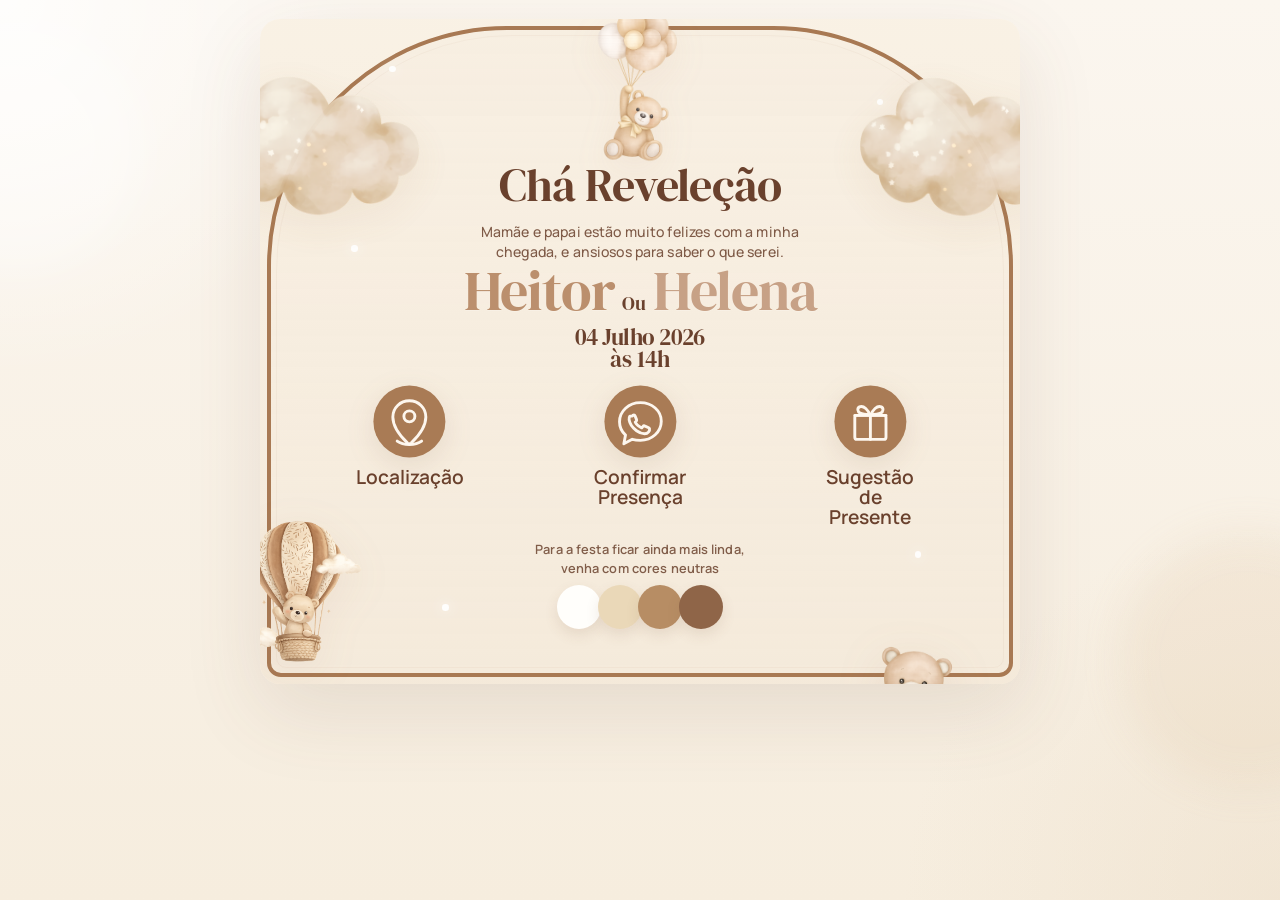
==== index.html @ 509a5c8b "style: sync current invite layout state" ====
<!DOCTYPE html>
<html lang="pt-BR">
  <head>
    <meta charset="UTF-8" />
    <meta name="viewport" content="width=device-width, initial-scale=1.0" />
    <title>Ch&aacute; Revele&ccedil;&atilde;o</title>
    <meta
      name="description"
      content="Convite interativo de chá revelação com localização, confirmação de presença e sugestão de presente."
    />
    <link rel="preconnect" href="https://fonts.googleapis.com" />
    <link rel="preconnect" href="https://fonts.gstatic.com" crossorigin />
    <link
      href="https://fonts.googleapis.com/css2?family=Cormorant+Garamond:wght@600;700&family=DM+Serif+Display:ital@0;1&family=Manrope:wght@400;500;600;700&display=swap"
      rel="stylesheet"
    />
    <link rel="stylesheet" href="./styles.css" />
  </head>
  <body>
    <div class="ambient ambient-left"></div>
    <div class="ambient ambient-right"></div>

    <main class="invite-page">
      <section class="invite-card" id="convite">
        <div class="cover-shell">
          <div class="cover-sparkles" aria-hidden="true">
            <span></span>
            <span></span>
            <span></span>
            <span></span>
            <span></span>
          </div>

          <img
            class="cover-cloud cover-cloud-left cover-cloud-image"
            src="./referencias/nuvem2.png"
            alt=""
            aria-hidden="true"
          />
          <img
            class="cover-cloud cover-cloud-right cover-cloud-image"
            src="./referencias/nuvem2.png"
            alt=""
            aria-hidden="true"
          />

          <div class="cover-arch">
            <div class="cover-balloon-burst" aria-hidden="true">
              <img
                class="cover-balloon-image"
                src="./referencias/ursoBalao.png"
                alt=""
              />
            </div>

            <div class="cover-content">
              <p class="cover-kicker">Ch&aacute; Revele&ccedil;&atilde;o</p>
              <div class="cover-copy-block">
                <p class="cover-copy">
                  Mamãe e papai estão muito felizes com a minha chegada, e
                  ansiosos para saber o que serei.
                </p>
              </div>

              <p class="cover-name-line">
                <span class="cover-name cover-name-left">Heitor</span>
                <span class="cover-name-divider">Ou</span>
                <span class="cover-name cover-name-right">Helena</span>
              </p>

              <div class="cover-event-block">
                <div class="cover-event cover-event-stacked">
                  <strong class="cover-event-date-line" data-event-date>04 Julho 2026</strong>
                  <span class="cover-event-time-line" data-event-time>Às 14:00</span>
                </div>
              </div>

              <div class="cover-actions" aria-label="Acoes principais do convite">
                <button class="cover-action" type="button" data-open-panel="location-panel">
                  <span class="cover-action-icon">
                    <svg
                      class="cover-action-svg"
                      viewBox="0 0 64 64"
                      aria-hidden="true"
                      focusable="false"
                    >
                      <circle class="icon-circle" cx="32" cy="32" r="30" />
                      <path
                        class="icon-stroke"
                        d="M32 14.8c-7.7 0-13.8 5.9-13.8 13.5 0 10.3 11.7 21.2 12.2 21.7.9.8 2.2.8 3.1 0 .5-.5 12.2-11.4 12.2-21.7 0-7.6-6.1-13.5-13.7-13.5Z"
                      />
                      <circle class="icon-stroke" cx="32" cy="27.8" r="4.6" />
                      <path class="icon-stroke" d="M21.8 48.4c2.4 1.8 5.8 2.8 10.2 2.8 4.4 0 7.8-1 10.2-2.8" />
                    </svg>
                  </span>
                  <span class="cover-action-label">Localização</span>
                </button>
                <button class="cover-action" type="button" data-open-panel="rsvp-panel">
                  <span class="cover-action-icon">
                    <svg
                      class="cover-action-svg"
                      viewBox="0 0 64 64"
                      aria-hidden="true"
                      focusable="false"
                    >
                      <circle class="icon-circle" cx="32" cy="32" r="30" />
                      <path
                        class="icon-stroke"
                        d="M32 16.4c-9.7 0-17.4 7.1-17.4 15.9 0 4.4 1.9 8.3 5 11.1l-1.4 7.2 7-3.7c2 .6 4.2.9 6.8.9 9.7 0 17.4-7.1 17.4-15.9S41.7 16.4 32 16.4Z"
                      />
                      <path
                        class="icon-stroke"
                        d="M25.2 27.6c.4-.8 1-.9 1.4-.9.4 0 .7 0 1 .8l1.2 3c.1.3.1.7-.1 1-.3.4-.6.8-1 1.1.4.9 1.3 2 2.4 3 .9.7 2.1 1.5 3 1.8.4-.4.8-1 1.2-1.4.3-.4.7-.5 1.1-.3l3.5 1.6c.4.2.6.4.7.7.1.4 0 1.8-.9 2.9-.8 1-2.1 1.4-3.2 1.4-1.6 0-4.1-.6-6.7-2.5-3.4-2.4-5.7-6-6.2-9.1-.2-1.3 0-2.3.6-3.1Z"
                      />
                    </svg>
                  </span>
                  <span class="cover-action-label">Confirmar Presença</span>
                </button>
                <button class="cover-action" type="button" data-open-panel="gift-panel">
                  <span class="cover-action-icon">
                    <svg
                      class="cover-action-svg"
                      viewBox="0 0 64 64"
                      aria-hidden="true"
                      focusable="false"
                    >
                      <circle class="icon-circle" cx="32" cy="32" r="30" />
                      <rect class="icon-stroke" x="19" y="27" width="26" height="20" rx="1.8" />
                      <path class="icon-stroke" d="M19 27h26" />
                      <path class="icon-stroke" d="M32 27v20" />
                      <path
                        class="icon-stroke"
                        d="M31.8 27c-1.4-4.3-5.4-8.7-8.9-7.1-2 1-1.8 4 .5 5.2 2.2 1.1 5.7 1.2 8.4 1.2Z"
                      />
                      <path
                        class="icon-stroke"
                        d="M32.2 27c1.4-4.3 5.4-8.7 8.9-7.1 2 1 1.8 4-.5 5.2-2.2 1.1-5.7 1.2-8.4 1.2Z"
                      />
                    </svg>
                  </span>
                  <span class="cover-action-label">Sugestão de Presente</span>
                </button>
              </div>

              <p class="cover-note">
                Para a festa ficar ainda mais linda,
                <span>venha com cores neutras</span>
              </p>

              <div class="cover-palette" aria-label="Paleta neutra sugerida">
                <span class="cover-swatch cover-swatch-one"></span>
                <span class="cover-swatch cover-swatch-two"></span>
                <span class="cover-swatch cover-swatch-three"></span>
                <span class="cover-swatch cover-swatch-four"></span>
              </div>

              <div class="cover-bottom" aria-hidden="true">
                <img
                  class="basket-scene basket-scene-image"
                  src="./referencias/ursinho2.png"
                  alt=""
                />

                <img
                  class="big-bear big-bear-image"
                  src="./referencias/urso3.png"
                  alt=""
                />
              </div>
            </div>
          </div>
        </div>
      </section>
    </main>

    <section class="panel-shell" id="location-panel" aria-hidden="true">
      <div class="panel-card">
        <button class="panel-close" type="button" data-close-panel aria-label="Fechar painel">
          x
        </button>
        <p class="panel-kicker">Local do evento</p>
        <h2>Como chegar</h2>
        <p class="panel-copy">
          Abra o ponto exato no mapa e siga direto para o endereço do evento.
        </p>
        <div class="panel-block">
          <strong data-event-location>R. Fortaleza, 63 - Cidade Universitária, Maceió - AL, 57072-313</strong>
        </div>
        <a
          class="panel-link"
          data-map-link
          href="https://maps.google.com"
          target="_blank"
          rel="noreferrer"
          >Abrir no Google Maps</a
        >
        <button class="panel-link panel-link-secondary" id="copy-location-button" type="button">
          Copiar localização
        </button>
        <p class="panel-copy-feedback" id="copy-location-feedback" hidden>
          Localização copiada para compartilhar.
        </p>
      </div>
    </section>

    <section class="panel-shell" id="rsvp-panel" aria-hidden="true">
      <div class="panel-card">
        <button class="panel-close" type="button" data-close-panel aria-label="Fechar painel">
          x
        </button>
        <p class="panel-kicker">Presença</p>
        <h2>Confirme sua presença</h2>
        <form class="rsvp-form" id="rsvp-form">
          <label class="field">
            <span>Seu nome</span>
            <input
              id="guest-name"
              name="guest-name"
              type="text"
              maxlength="60"
              placeholder="Digite seu nome"
              required
            />
          </label>
          <p class="field-error" id="guest-name-error" hidden>
            Este nome não foi encontrado na lista de convidados.
          </p>
          <button class="panel-link panel-link-button" type="submit">
            Confirmar presença
          </button>
        </form>
        <div class="confirmation-panel" id="confirmation-panel" hidden>
          <p class="confirmation-title">Presença confirmada</p>
          <p class="confirmation-copy">
            <span id="confirmed-name"></span>, sua participação foi registrada.
          </p>
          <button class="vote-entry" type="button" data-open-panel="vote-panel">
            Fazer meu palpite: menino ou menina
          </button>
        </div>
      </div>
    </section>

    <section class="panel-shell" id="gift-panel" aria-hidden="true">
      <div class="panel-card">
        <button class="panel-close" type="button" data-close-panel aria-label="Fechar painel">
          x
        </button>
        <p class="panel-kicker">Presentes</p>
        <h2>Dois itens que ajudam bastante</h2>
        <p class="panel-copy">
          Se desejar presentear, você pode escolher qualquer uma dessas opções.
        </p>

        <div class="gift-grid">
          <article class="gift-card">
            <div class="gift-visual">
              <img
                class="gift-image is-visible"
                src="./referencias/fralda1.jpeg"
                alt="Sugestão de fralda marca 1"
              />
              <img
                class="gift-image"
                src="./referencias/fralda2.jpeg"
                alt="Sugestão de fralda marca 2"
              />
              <div class="gift-shimmer"></div>
            </div>
            <div class="gift-content">
              <p class="gift-title">Fralda</p>
              <p class="gift-description">Tamanho P ou M.</p>
            </div>
          </article>

          <article class="gift-card">
            <div class="gift-visual">
              <img
                class="gift-image is-visible"
                src="./referencias/lenco1.jpeg"
                alt="Sugestão de lenço umedecido marca 1"
              />
              <img
                class="gift-image"
                src="./referencias/lenco2.jpeg"
                alt="Sugestão de lenço umedecido marca 2"
              />
              <div class="gift-shimmer"></div>
            </div>
            <div class="gift-content">
              <p class="gift-title">Lenço umedecido</p>
              <p class="gift-description">Qualquer uma das opções mostradas será bem-vinda.</p>
            </div>
          </article>
        </div>
      </div>
    </section>

    <section class="panel-shell" id="vote-panel" aria-hidden="true">
      <div class="panel-card panel-card-vote">
        <button class="panel-close" type="button" data-close-panel aria-label="Fechar painel">
          x
        </button>
        <p class="panel-kicker">Palpite</p>
        <h2>Deixe seu palpite</h2>
        <p class="panel-copy">
          Helena ou Heitor? Toque no nome para votar.
        </p>

        <div class="vote-lock" id="vote-lock">
          <p class="vote-lock-title">Aguardando confirmação</p>
          <p class="vote-lock-copy">Confirme sua presença para liberar esta etapa.</p>
        </div>
        <p class="field-error" id="vote-status-message" hidden></p>

        <div class="vote-panel is-locked" id="vote-panel-content" aria-disabled="true">
          <div class="vote-history">
            <p class="vote-history-title">Últimos palpites</p>
            <div class="vote-tags" id="vote-tags"></div>
          </div>

          <div class="vote-options is-disabled" id="vote-options">
            <button class="vote-option vote-option-girl" type="button" data-vote="menina">
              <span class="vote-option-aura"></span>
              <span class="vote-option-badge">Menina</span>
              <span class="vote-title">Helena</span>
              <span class="vote-subtitle">Toque aqui se você acha que é menina</span>
            </button>
            <button class="vote-option vote-option-boy" type="button" data-vote="menino">
              <span class="vote-option-aura"></span>
              <span class="vote-option-badge">Menino</span>
              <span class="vote-title">Heitor</span>
              <span class="vote-subtitle">Toque aqui se você acha que é menino</span>
            </button>
          </div>

          <div class="vote-stage" id="vote-stage">
            <div class="vote-stage-wash vote-stage-wash-girl"></div>
            <div class="vote-stage-wash vote-stage-wash-boy"></div>
            <div class="vote-energy vote-energy-girl"></div>
            <div class="vote-energy vote-energy-boy"></div>
            <div class="vote-name-sparks" id="vote-name-sparks" aria-hidden="true"></div>
            <div class="vote-particles" aria-hidden="true">
              <span></span>
              <span></span>
              <span></span>
              <span></span>
              <span></span>
              <span></span>
              <span></span>
              <span></span>
              <span></span>
              <span></span>
              <span></span>
              <span></span>
            </div>
            <div class="vote-core">
              <p class="vote-core-label">Palpites registrados nesta experiência</p>
              <div class="vote-orb-shell" aria-hidden="true">
                <div class="vote-orb vote-orb-main"></div>
                <div class="vote-orb vote-orb-side vote-orb-side-left"></div>
                <div class="vote-orb vote-orb-side vote-orb-side-right"></div>
              </div>
              <div class="vote-score">
                <div class="vote-score-card vote-score-card-girl">
                  <span>Helena</span>
                  <strong id="girl-count">0</strong>
                  <div class="vote-meter">
                    <span class="vote-meter-fill vote-meter-fill-girl" id="girl-meter-fill"></span>
                  </div>
                </div>
                <div class="vote-score-card vote-score-card-boy">
                  <span>Heitor</span>
                  <strong id="boy-count">0</strong>
                  <div class="vote-meter">
                    <span class="vote-meter-fill vote-meter-fill-boy" id="boy-meter-fill"></span>
                  </div>
                </div>
              </div>
              <p class="vote-selected" id="vote-selected">
                Escolha um lado para animar o placar.
              </p>
            </div>
          </div>
        </div>
      </div>
    </section>

    <script src="./config.js"></script>
    <script src="./script.js"></script>
  </body>
</html>
---- styles.css ----
:root {
  --cream-50: #fffaf4;
  --cream-100: #f7efe2;
  --cream-200: #ecdcc4;
  --sand-300: #dcc09c;
  --caramel-400: #b5855d;
  --brown-500: #94684b;
  --brown-700: #6a412d;
  --rose-500: #d88baa;
  --blue-500: #84add7;
  --shadow-soft: 0 28px 80px rgba(110, 76, 54, 0.12);
  --shadow-card: 0 14px 36px rgba(123, 82, 55, 0.14);
  --font-display: "DM Serif Display", serif;
  --font-ui: "Manrope", sans-serif;
}

* {
  box-sizing: border-box;
}

html,
body {
  margin: 0;
  min-height: 100%;
}

body {
  font-family: var(--font-ui);
  color: var(--brown-700);
  background:
    radial-gradient(circle at top left, rgba(255, 255, 255, 0.82), transparent 24%),
    radial-gradient(circle at bottom right, rgba(235, 220, 199, 0.46), transparent 24%),
    linear-gradient(180deg, #fbf6ef 0%, #f6edde 100%);
  overflow-x: hidden;
}

button,
input,
a {
  font: inherit;
}

img {
  display: block;
  width: 100%;
}

.ambient {
  position: fixed;
  width: 16rem;
  height: 16rem;
  border-radius: 50%;
  filter: blur(20px);
  opacity: 0.42;
  pointer-events: none;
}

.ambient-left {
  top: 1rem;
  left: -7rem;
  background: rgba(255, 255, 255, 0.8);
}

.ambient-right {
  right: -6rem;
  bottom: 7rem;
  background: rgba(220, 192, 156, 0.38);
}

.invite-page {
  width: min(calc(100% - 1rem), 560px);
  margin: 0 auto;
  padding: 0.45rem 0 0.8rem;
}

.cover-shell {
  position: relative;
  overflow: hidden;
  border-radius: 20px;
  background: linear-gradient(180deg, rgba(249, 241, 228, 0.98), rgba(244, 233, 217, 0.98));
  box-shadow: var(--shadow-soft);
}

.cover-sparkles span {
  position: absolute;
  z-index: 1;
  width: 0.4rem;
  height: 0.4rem;
  border-radius: 50%;
  background: rgba(255, 255, 255, 0.92);
  box-shadow: 0 0 14px rgba(255, 255, 255, 0.9);
  animation: twinkle 3.2s ease-in-out infinite;
}

.cover-sparkles span:nth-child(1) {
  top: 7%;
  left: 17%;
}

.cover-sparkles span:nth-child(2) {
  top: 12%;
  right: 18%;
  animation-delay: -0.8s;
}

.cover-sparkles span:nth-child(3) {
  top: 34%;
  left: 12%;
  animation-delay: -1.6s;
}

.cover-sparkles span:nth-child(4) {
  bottom: 19%;
  right: 13%;
  animation-delay: -2.1s;
}

.cover-sparkles span:nth-child(5) {
  bottom: 11%;
  left: 24%;
  animation-delay: -1.1s;
}

.cover-cloud {
  position: absolute;
  z-index: 1;
  width: clamp(11.6rem, 40vw, 15.2rem);
  height: auto;
  opacity: 0.98;
}

.cover-cloud-image {
  object-fit: contain;
  filter: drop-shadow(0 12px 20px rgba(181, 133, 93, 0.1));
}

.cover-cloud-left {
  top: -0.15rem;
  left: -4rem;
}

.cover-cloud-right {
  top: -0.1rem;
  right: -4rem;
  animation-delay: -3.5s;
}

.cover-arch {
  position: relative;
  z-index: 0;
  margin: 0.42rem;
  padding: 2.95rem 1.05rem 0.8rem;
  border: 4px solid #a87953;
  border-radius: 240px 240px 14px 14px;
  min-height: auto;
  background: linear-gradient(180deg, rgba(247, 238, 225, 0.72), rgba(245, 235, 220, 0.56));
}

.cover-arch::before {
  content: "";
  position: absolute;
  inset: 0.3rem;
  border-radius: 236px 236px 10px 10px;
  border: 1px solid rgba(168, 121, 83, 0.06);
  pointer-events: none;
  z-index: 1;
}

.cover-arch::after {
  content: none;
}

.cover-balloon-burst {
  position: absolute;
  top: -1.6rem;
  left: 50%;
  width: clamp(5.8rem, 21vw, 7.1rem);
  height: auto;
  transform: translateX(-50%) scale(0.96);
  transform-origin: center top;
}

.cover-balloon-image {
  display: block;
  width: 100%;
  height: auto;
  object-fit: contain;
  filter: drop-shadow(0 12px 18px rgba(181, 133, 93, 0.08));
}

.mini-bear,
.big-bear {
  position: absolute;
}

.mini-bear-head,
.mini-bear-body,
.mini-bear-arm,
.mini-bear-leg,
.big-bear-head,
.big-bear-body,
.big-bear-arm,
.big-bear-leg,
.big-bear-feet {
  position: absolute;
  background:
    radial-gradient(circle at 40% 30%, rgba(248, 231, 210, 0.92), rgba(242, 220, 192, 0.92) 45%, rgba(214, 171, 125, 0.96)),
    linear-gradient(180deg, #f2dcc0 0%, #d6ab7d 100%);
  box-shadow:
    inset 0 -8px 10px rgba(134, 96, 62, 0.12),
    inset 0 6px 8px rgba(255, 255, 255, 0.18);
}

.mini-bear-head::before,
.mini-bear-head::after,
.big-bear-head::before,
.big-bear-head::after {
  content: "";
  position: absolute;
  border-radius: 50%;
  background: inherit;
}

.mini-bear-hanging {
  width: clamp(2.25rem, 8vw, 2.8rem);
  height: clamp(3.9rem, 13.5vw, 4.8rem);
  left: 50%;
  bottom: -0.55rem;
  transform: translateX(-50%) rotate(7deg);
}

.mini-bear-basket {
  width: 2.1rem;
  height: 2.7rem;
  left: 0.9rem;
  bottom: 0.45rem;
}

.mini-bear-head {
  width: 1.4rem;
  height: 1.3rem;
  border-radius: 50%;
  left: 50%;
  top: 0;
  transform: translateX(-50%);
}

.mini-bear-head::before,
.mini-bear-head::after {
  width: 0.6rem;
  height: 0.6rem;
  top: -0.08rem;
}

.mini-bear-head::before {
  left: -0.1rem;
}

.mini-bear-head::after {
  right: -0.1rem;
}

.mini-bear-body {
  width: 1.5rem;
  height: 1.9rem;
  border-radius: 46%;
  left: 50%;
  top: 1rem;
  transform: translateX(-50%);
}

.mini-bear-arm {
  width: 0.46rem;
  height: 1.3rem;
  border-radius: 999px;
  top: 1.05rem;
}

.mini-bear-arm-left {
  left: 0.28rem;
  transform: rotate(24deg);
}

.mini-bear-arm-right {
  right: 0.28rem;
  transform: rotate(-18deg);
}

.mini-bear-leg {
  width: 0.5rem;
  height: 1.2rem;
  border-radius: 999px;
  top: 2.45rem;
}

.mini-bear-leg-left {
  left: 0.72rem;
  transform: rotate(18deg);
}

.mini-bear-leg-right {
  right: 0.72rem;
  transform: rotate(-14deg);
}

.mini-bear-face,
.big-bear-face {
  position: absolute;
  border-radius: 999px;
  background: rgba(255, 246, 236, 0.92);
}

.mini-bear-face {
  width: 0.64rem;
  height: 0.46rem;
  left: 50%;
  top: 0.7rem;
  transform: translateX(-50%);
}

.mini-bear-face::before,
.mini-bear-face::after,
.big-bear-face::before,
.big-bear-face::after {
  content: "";
  position: absolute;
  border-radius: 50%;
}

.mini-bear-face::before {
  width: 0.13rem;
  height: 0.13rem;
  background: #5b3928;
  left: 50%;
  top: 46%;
  transform: translate(-50%, -50%);
}

.mini-bear-face::after {
  width: 0.3rem;
  height: 0.14rem;
  left: 50%;
  bottom: 0.06rem;
  transform: translateX(-50%);
  border-bottom: 1px solid #5b3928;
}

.mini-bear-face-hanging {
  top: 0.68rem;
}

.cover-content {
  position: relative;
  z-index: 2;
  display: flex;
  flex-direction: column;
  min-height: auto;
  padding-top: 5.65rem;
  text-align: center;
}

.cover-kicker,
.panel-kicker,
h1,
h2 {
  margin: 0;
  font-family: var(--font-display);
  color: var(--brown-700);
}

.cover-kicker {
  font-family: var(--font-display);
  font-size: clamp(2.12rem, 7.2vw, 2.9rem);
  font-weight: 400;
  letter-spacing: -0.018em;
  line-height: 0.94;
  text-wrap: balance;
}

.cover-copy-block {
  display: grid;
  gap: 0.28rem;
  margin-top: 0.9rem;
}

h1 {
  margin-top: 0.45rem;
  font-size: clamp(3.2rem, 11.7vw, 4.7rem);
  line-height: 0.94;
  letter-spacing: -0.015em;
}

h2 {
  font-size: clamp(2.2rem, 8vw, 3rem);
  line-height: 0.98;
}

.cover-copy,
.panel-copy,
.gift-description,
.confirmation-copy,
.vote-selected,
.vote-lock-copy {
  line-height: 1.62;
  color: rgba(106, 65, 45, 0.86);
}

.panel-helper {
  margin: 0.7rem 0 0;
  font-size: 0.92rem;
  line-height: 1.5;
  color: rgba(106, 65, 45, 0.7);
}

.panel-helper.is-online {
  color: rgba(76, 118, 74, 0.86);
}

.panel-helper.is-highlight {
  color: rgba(106, 65, 45, 0.86);
  font-weight: 600;
}

.cover-copy {
  max-width: 18rem;
  margin: 0 auto;
  font-family: var(--font-ui);
  font-size: 0.88rem;
  line-height: 1.38;
  font-weight: 500;
  letter-spacing: 0.01em;
}

.cover-bridge {
  margin: 0;
  font-family: var(--font-ui);
  font-size: 0.72rem;
  font-weight: 700;
  letter-spacing: 0.1em;
  text-transform: uppercase;
  color: var(--brown-700);
  text-wrap: balance;
  line-height: 1.34;
}

.cover-name-line {
  display: flex;
  justify-content: center;
  align-items: baseline;
  gap: 0.46rem;
  margin: 0.26rem 0 0;
  flex-wrap: nowrap;
  text-wrap: balance;
}

.cover-name {
  font-family: var(--font-display);
  font-size: clamp(2.72rem, 9.4vw, 3.52rem);
  line-height: 0.92;
  font-weight: 400;
  letter-spacing: -0.02em;
  text-shadow: 0 1px 0 rgba(255, 255, 255, 0.18);
}

.cover-name-left {
  color: #bb8f6d;
}

.cover-name-right {
  color: #c7a186;
}

.cover-name-divider {
  font-family: var(--font-display);
  font-size: 1.18rem;
  font-weight: 400;
  color: var(--brown-700);
  letter-spacing: -0.01em;
}

.cover-event-block {
  display: grid;
  gap: 0;
  margin: 0.62rem auto 0;
}

.cover-event {
  display: grid;
  grid-template-columns: 1fr auto 1fr auto 1fr;
  align-items: center;
  gap: 0.38rem;
  margin: 0 auto;
  max-width: 17.2rem;
}

.cover-event.cover-event-stacked {
  grid-template-columns: minmax(0, 1fr);
  justify-items: center;
  gap: 0.08rem;
  max-width: 16.8rem;
}

.cover-event-col {
  display: grid;
  justify-items: center;
  gap: 0.05rem;
}

.cover-event-label,
.cover-location {
  color: var(--brown-700);
}

.cover-event-label {
  font-family: var(--font-ui);
  font-size: 0.72rem;
  font-weight: 700;
  letter-spacing: 0.12em;
  text-transform: uppercase;
  line-height: 1;
}

.cover-event strong,
.cover-event [data-event-time] {
  display: block;
  font-family: var(--font-display);
  font-size: 1.42rem;
  font-weight: 400;
  line-height: 0.92;
}

.cover-event-date-line {
  font-size: clamp(1.7rem, 5.8vw, 2.25rem);
  line-height: 0.96;
  letter-spacing: -0.024em;
  color: var(--brown-700);
}

.cover-event-time-line {
  display: block;
  font-family: var(--font-display);
  font-size: clamp(1.34rem, 4.5vw, 1.68rem);
  font-weight: 400;
  line-height: 0.96;
  color: var(--brown-700);
}

.cover-event-separator {
  width: 2px;
  height: 3rem;
  background: #9b704f;
  border-radius: 999px;
}

.cover-location {
  margin: 0;
  max-width: 17.5rem;
  font-family: var(--font-ui);
  font-size: 0.82rem;
  font-weight: 500;
  line-height: 1.34;
  letter-spacing: 0.01em;
}

.cover-actions {
  display: grid;
  grid-template-columns: repeat(3, minmax(0, 1fr));
  gap: 0.48rem;
  margin-top: 0.8rem;
  align-items: start;
}

.cover-action {
  padding: 0;
  border: 0;
  background: transparent;
  display: grid;
  justify-items: center;
  align-content: start;
  grid-template-rows: auto minmax(2.8rem, auto);
  gap: 0.5rem;
  color: var(--brown-700);
  cursor: pointer;
}

.cover-action-icon {
  position: relative;
  width: clamp(4.55rem, 15vw, 5.3rem);
  height: clamp(4.55rem, 15vw, 5.3rem);
  display: grid;
  place-items: center;
  transition: transform 180ms ease, box-shadow 180ms ease;
}

.cover-action:hover .cover-action-icon,
.cover-action:focus-visible .cover-action-icon {
  transform: translateY(-1px) scale(1.03);
}

.cover-action.is-active .cover-action-icon {
  transform: scale(1.04);
}

.cover-action-svg {
  width: 100%;
  height: 100%;
  overflow: visible;
  filter: drop-shadow(0 8px 14px rgba(123, 82, 55, 0.12));
}

.icon-circle {
  fill: url(#buttonFill);
}

.cover-action:nth-child(1) .icon-circle,
.cover-action:nth-child(2) .icon-circle,
.cover-action:nth-child(3) .icon-circle {
  fill: #a97b55;
}

.icon-stroke {
  fill: none;
  stroke: rgba(255, 249, 241, 0.98);
  stroke-width: 2.4;
  stroke-linecap: round;
  stroke-linejoin: round;
}

.cover-action-label {
  font-family: var(--font-ui);
  font-size: clamp(0.84rem, 3vw, 0.98rem);
  line-height: 1.04;
  font-weight: 600;
  letter-spacing: 0;
  text-align: center;
  display: flex;
  align-items: flex-start;
  justify-content: center;
  min-height: 2.65rem;
  max-width: 6.2rem;
  margin: 0 auto;
}

.cover-note {
  margin: 0.78rem auto 0;
  max-width: 15.6rem;
  font-family: var(--font-ui);
  font-size: 0.8rem;
  line-height: 1.45;
  font-weight: 600;
  letter-spacing: 0.01em;
  color: rgba(106, 65, 45, 0.84);
}

.cover-note span {
  display: block;
}

.cover-palette {
  display: flex;
  justify-content: center;
  margin-top: 0.48rem;
}

.cover-swatch {
  width: clamp(2.28rem, 7.8vw, 2.75rem);
  height: clamp(2.28rem, 7.8vw, 2.75rem);
  border-radius: 50%;
  margin-left: -0.2rem;
  box-shadow: 0 6px 14px rgba(123, 82, 55, 0.12);
}

.cover-swatch:first-child {
  margin-left: 0;
}

.cover-swatch-one {
  background: #fffefb;
}

.cover-swatch-two {
  background: #ead8b8;
}

.cover-swatch-three {
  background: #b78d64;
}

.cover-swatch-four {
  background: #8f6548;
}

.cover-bottom {
  position: relative;
  z-index: 6;
  margin-top: auto;
  padding-top: 0.08rem;
  margin-bottom: -7.15rem;
  display: flex;
  justify-content: space-between;
  align-items: end;
  gap: 0.25rem;
}

.basket-scene {
  position: relative;
  z-index: 7;
  width: clamp(6.2rem, 24vw, 8.2rem);
  height: clamp(7rem, 28vw, 9.2rem);
  transform-origin: left bottom;
  transform: translate(-4.05rem, -7.2rem);
}

.basket-scene::before {
  content: "";
  position: absolute;
  left: 0.2rem;
  right: 0.15rem;
  bottom: 1.3rem;
  height: 1.7rem;
  background:
    radial-gradient(ellipse at center, rgba(246, 237, 223, 1) 0 58%, rgba(246, 237, 223, 0.82) 74%, rgba(246, 237, 223, 0) 100%);
  filter: blur(0.16rem);
  pointer-events: none;
  z-index: 0;
}

.basket-scene-image {
  display: block;
  position: relative;
  z-index: 1;
  object-fit: contain;
  object-position: left bottom;
  filter: drop-shadow(0 10px 20px rgba(148, 104, 75, 0.08));
}

.basket-balloon-one {
  width: 2.45rem;
  height: 2.85rem;
  left: 0;
  top: 1rem;
}

.basket-balloon-two {
  width: 2.65rem;
  height: 2.95rem;
  left: 1.7rem;
  top: 0;
}

.basket-balloon-three {
  width: 2.75rem;
  height: 3rem;
  right: 0;
  top: 1rem;
}

.basket-body {
  position: absolute;
  left: 50%;
  bottom: 0;
  width: 3.15rem;
  height: 2.55rem;
  transform: translateX(-50%);
  border-radius: 1rem 1rem 0.7rem 0.7rem;
  background: linear-gradient(180deg, #b88d68 0%, #8f6548 100%);
}

.basket-body::before,
.basket-body::after {
  content: "";
  position: absolute;
  top: -2.2rem;
  width: 1px;
  height: 2.2rem;
  background: rgba(148, 104, 75, 0.4);
}

.basket-body::before {
  left: 0.8rem;
}

.basket-body::after {
  right: 0.8rem;
}

.big-bear {
  position: relative;
  z-index: 7;
  width: clamp(6.3rem, 23vw, 7.75rem);
  height: clamp(7.2rem, 27vw, 8.95rem);
  transform-origin: right bottom;
  transform: translate(3.42rem, -6.9rem);
}

.big-bear::before {
  content: "";
  position: absolute;
  left: 0.7rem;
  right: 0.7rem;
  bottom: 1.6rem;
  height: 1.9rem;
  background:
    radial-gradient(ellipse at center, rgba(246, 237, 223, 1) 0 58%, rgba(246, 237, 223, 0.82) 74%, rgba(246, 237, 223, 0) 100%);
  filter: blur(0.18rem);
  pointer-events: none;
  z-index: 0;
}

.big-bear-image {
  display: block;
  position: relative;
  z-index: 1;
  object-fit: contain;
  object-position: center bottom;
  width: clamp(9rem, 33vw, 11.1rem);
  height: clamp(10.8rem, 39vw, 13.2rem);
  transform: translateX(0.08rem) scale(1);
  filter: drop-shadow(0 14px 24px rgba(148, 104, 75, 0.11));
}

.big-bear-head {
  width: 4.15rem;
  height: 3.75rem;
  border-radius: 50%;
  left: 50%;
  top: 0;
  transform: translateX(-50%);
}

.big-bear-head::before,
.big-bear-head::after {
  width: 1.15rem;
  height: 1.15rem;
  top: -0.15rem;
}

.big-bear-head::before {
  left: 0.2rem;
}

.big-bear-head::after {
  right: 0.2rem;
}

.big-bear-body {
  width: 5.05rem;
  height: 5.45rem;
  border-radius: 48%;
  left: 50%;
  bottom: 0.72rem;
  transform: translateX(-50%);
}

.big-bear-arm {
  width: 1rem;
  height: 2.7rem;
  border-radius: 999px;
  top: 2.45rem;
}

.big-bear-arm-left {
  left: 0.28rem;
  transform: rotate(18deg);
}

.big-bear-arm-right {
  right: 0.28rem;
  transform: rotate(-18deg);
}

.big-bear-leg {
  width: 1.1rem;
  height: 2.3rem;
  border-radius: 999px;
  bottom: 1rem;
}

.big-bear-leg-left {
  left: 1.25rem;
  transform: rotate(16deg);
}

.big-bear-leg-right {
  right: 1.25rem;
  transform: rotate(-16deg);
}

.big-bear-feet {
  width: 5.45rem;
  height: 1.55rem;
  border-radius: 50%;
  left: 50%;
  bottom: 0;
  transform: translateX(-50%);
  opacity: 0.86;
}

.big-bear-face {
  width: 1.15rem;
  height: 0.82rem;
  left: 50%;
  top: 1.6rem;
  transform: translateX(-50%);
}

.big-bear-face::before {
  width: 0.22rem;
  height: 0.22rem;
  background: #4e3124;
  left: 50%;
  top: 45%;
  transform: translate(-50%, -50%);
}

.big-bear-face::after {
  width: 0.52rem;
  height: 0.22rem;
  left: 50%;
  bottom: 0.06rem;
  transform: translateX(-50%);
  border-bottom: 1.4px solid #4e3124;
}

.big-bear-bow {
  position: absolute;
  width: 1.65rem;
  height: 0.9rem;
  left: 50%;
  top: 3.32rem;
  transform: translateX(-50%);
}

.big-bear-bow::before,
.big-bear-bow::after {
  content: "";
  position: absolute;
  width: 0.7rem;
  height: 0.7rem;
  top: 0.08rem;
  border-radius: 0.16rem 0.46rem 0.16rem 0.46rem;
  background: linear-gradient(180deg, #ddc5a6 0%, #b98c67 100%);
}

.big-bear-bow::before {
  left: 0;
  transform: rotate(-22deg);
}

.big-bear-bow::after {
  right: 0;
  transform: scaleX(-1) rotate(-22deg);
}

.panel-shell {
  position: fixed;
  inset: 0;
  display: grid;
  place-items: end center;
  padding: 1rem;
  background: rgba(94, 65, 47, 0.28);
  opacity: 0;
  visibility: hidden;
  pointer-events: none;
  transition: opacity 220ms ease, visibility 220ms ease;
  z-index: 20;
}

.panel-shell.is-open {
  opacity: 1;
  visibility: visible;
  pointer-events: auto;
}

.panel-card {
  position: relative;
  width: min(100%, 34rem);
  max-height: min(88svh, 52rem);
  overflow: auto;
  padding: 1.4rem 1.1rem 1.2rem;
  border-radius: 32px 32px 22px 22px;
  background: linear-gradient(180deg, rgba(255, 249, 241, 0.98), rgba(248, 239, 226, 0.98));
  box-shadow: 0 18px 44px rgba(94, 65, 47, 0.2);
  transform: translateY(22px) scale(0.98);
  transition: transform 220ms ease;
}

.panel-shell.is-open .panel-card {
  transform: translateY(0) scale(1);
}

.panel-close {
  position: absolute;
  top: 0.9rem;
  right: 0.9rem;
  width: 2.2rem;
  height: 2.2rem;
  border: 0;
  border-radius: 50%;
  background: rgba(179, 134, 95, 0.14);
  color: var(--brown-700);
  cursor: pointer;
}

.panel-kicker {
  font-size: 0.82rem;
  font-weight: 800;
  letter-spacing: 0.14em;
  text-transform: uppercase;
  color: rgba(106, 65, 45, 0.56);
}

.panel-kicker + h2 {
  margin-top: 0.32rem;
}

.panel-block,
.confirmation-panel,
.gift-card,
.vote-lock,
.vote-panel {
  margin-top: 1rem;
  padding: 1rem;
  border-radius: 26px;
  background: rgba(255, 255, 255, 0.62);
  border: 1px solid rgba(179, 134, 95, 0.12);
  box-shadow: var(--shadow-card);
}

.panel-card-vote {
  position: relative;
  overflow-x: hidden;
  overflow-y: auto;
  -webkit-overflow-scrolling: touch;
  background:
    radial-gradient(circle at top left, rgba(255, 255, 255, 0.74), transparent 28%),
    radial-gradient(circle at top right, rgba(255, 244, 248, 0.5), transparent 24%),
    linear-gradient(180deg, rgba(252, 246, 238, 0.96), rgba(245, 232, 219, 0.96));
}

.panel-card-vote::before,
.panel-card-vote::after {
  content: "";
  position: absolute;
  border-radius: 50%;
  filter: blur(26px);
  pointer-events: none;
}

.panel-card-vote::before {
  top: -3.2rem;
  left: -1.8rem;
  width: 8rem;
  height: 8rem;
  background: rgba(231, 191, 207, 0.26);
}

.panel-card-vote::after {
  right: -2rem;
  bottom: 5rem;
  width: 7rem;
  height: 7rem;
  background: rgba(185, 210, 236, 0.24);
}

.panel-link,
.panel-link-button,
.vote-entry {
  display: inline-flex;
  align-items: center;
  justify-content: center;
  width: 100%;
  min-height: 3.2rem;
  margin-top: 1rem;
  border-radius: 999px;
  border: 0;
  background: linear-gradient(180deg, #b78d64 0%, #946b4f 100%);
  color: var(--cream-50);
  font-weight: 700;
  text-decoration: none;
  cursor: pointer;
}

.panel-link-secondary {
  margin-top: 0.72rem;
  background: rgba(255, 255, 255, 0.8);
  color: var(--brown-700);
  border: 1px solid rgba(179, 134, 95, 0.18);
  box-shadow: inset 0 1px 0 rgba(255, 255, 255, 0.72);
}

.panel-copy-feedback {
  margin: 0.7rem 0 0;
  color: rgba(106, 65, 45, 0.72);
  font-size: 0.9rem;
  line-height: 1.5;
  text-align: center;
}

.rsvp-form {
  display: grid;
  gap: 0.9rem;
  margin-top: 1rem;
}

.field {
  display: grid;
  gap: 0.45rem;
}

.field input {
  min-height: 3.25rem;
  padding: 0.9rem 1rem;
  border-radius: 16px;
  border: 1px solid rgba(179, 134, 95, 0.18);
  background: rgba(255, 255, 255, 0.76);
  color: var(--brown-700);
}

.field input.is-invalid {
  border-color: rgba(180, 76, 76, 0.55);
  box-shadow: 0 0 0 3px rgba(180, 76, 76, 0.12);
}

.field-error {
  margin: -0.2rem 0 0;
  font-size: 0.92rem;
  line-height: 1.4;
  color: #9f4d43;
}

.gift-grid {
  display: grid;
  gap: 1rem;
  margin-top: 1rem;
}

.gift-visual {
  position: relative;
  min-height: 14rem;
  border-radius: 22px;
  background:
    radial-gradient(circle at 50% 0%, rgba(255, 255, 255, 0.92), rgba(255, 249, 241, 0.4)),
    linear-gradient(180deg, rgba(255, 255, 255, 0.78), rgba(248, 239, 226, 0.72));
  overflow: hidden;
}

.gift-image {
  position: absolute;
  inset: 0;
  width: 100%;
  height: 100%;
  object-fit: contain;
  opacity: 0;
  transform: scale(1.04) translateY(8px);
  transition: opacity 900ms ease, transform 1400ms ease;
}

.gift-image.is-visible {
  opacity: 1;
  transform: scale(1) translateY(0);
}

.gift-shimmer {
  position: absolute;
  inset: 0;
  background: linear-gradient(110deg, transparent 20%, rgba(255, 255, 255, 0.24) 42%, rgba(255, 255, 255, 0.48) 50%, transparent 58%);
  transform: translateX(-120%);
  animation: shimmer 7s ease-in-out infinite;
}

.gift-content {
  padding-top: 0.8rem;
}

.gift-title,
.confirmation-title,
.vote-lock-title {
  margin: 0;
  font-weight: 700;
}

.vote-panel.is-locked {
  opacity: 1;
  pointer-events: auto;
}

.vote-options {
  display: grid;
  grid-template-columns: repeat(2, minmax(0, 1fr));
  gap: 0.8rem;
}

.vote-options.is-disabled .vote-option {
  opacity: 0.48;
  pointer-events: none;
}

.vote-option {
  position: relative;
  isolation: isolate;
  display: grid;
  align-content: end;
  min-height: 5.5rem;
  padding: 1rem 1rem 1.1rem;
  border: 1px solid rgba(255, 255, 255, 0.72);
  border-radius: 28px;
  text-align: left;
  background:
    linear-gradient(180deg, rgba(255, 255, 255, 0.9), rgba(250, 243, 236, 0.8));
  cursor: pointer;
  overflow: hidden;
  transition:
    transform 220ms ease,
    box-shadow 220ms ease,
    border-color 220ms ease;
}

.vote-option-girl {
  box-shadow:
    inset 0 -4px 0 rgba(216, 139, 170, 0.78),
    0 16px 30px rgba(216, 139, 170, 0.14);
}

.vote-option-boy {
  box-shadow:
    inset 0 -4px 0 rgba(133, 173, 214, 0.78),
    0 16px 30px rgba(133, 173, 214, 0.14);
}

.vote-option:hover,
.vote-option:focus-visible {
  transform: translateY(-3px);
}

.vote-option:focus-visible {
  outline: 0;
  border-color: rgba(148, 104, 75, 0.35);
}

.vote-option-aura {
  position: absolute;
  inset: auto auto -2rem -1.3rem;
  z-index: -1;
  width: 6rem;
  height: 6rem;
  border-radius: 50%;
  filter: blur(8px);
  opacity: 0.72;
}

.vote-option-girl .vote-option-aura {
  background: radial-gradient(circle, rgba(236, 195, 213, 0.92), rgba(236, 195, 213, 0));
}

.vote-option-boy .vote-option-aura {
  background: radial-gradient(circle, rgba(195, 217, 239, 0.92), rgba(195, 217, 239, 0));
}

.vote-option-badge {
  display: inline-flex;
  align-items: center;
  justify-content: center;
  width: fit-content;
  min-width: 4.3rem;
  padding: 0.28rem 0.72rem;
  margin-bottom: 0.7rem;
  border-radius: 999px;
  background: rgba(255, 255, 255, 0.78);
  color: rgba(106, 65, 45, 0.68);
  font-size: 0.75rem;
  font-weight: 800;
  letter-spacing: 0.08em;
  text-transform: uppercase;
}

.vote-title {
  display: block;
  font-family: var(--font-display);
  font-size: 1.95rem;
  line-height: 0.95;
  font-weight: 400;
}

.vote-subtitle,
.vote-core-label {
  display: block;
  margin-top: 0.32rem;
}

.vote-subtitle {
  color: rgba(106, 65, 45, 0.72);
  line-height: 1.45;
}

.vote-stage {
  position: relative;
  min-height: 20rem;
  border-radius: 30px;
  overflow: hidden;
  background:
    radial-gradient(circle at top, rgba(255, 255, 255, 0.84), rgba(255, 255, 255, 0.22) 38%, transparent 54%),
    linear-gradient(180deg, rgba(255, 255, 255, 0.74), rgba(246, 236, 224, 0.94));
  border: 1px solid rgba(179, 134, 95, 0.12);
  box-shadow:
    inset 0 1px 0 rgba(255, 255, 255, 0.68),
    0 18px 34px rgba(148, 104, 75, 0.08);
}

.vote-stage::after {
  content: "";
  position: absolute;
  inset: 0;
  background:
    radial-gradient(circle at 50% 78%, rgba(255, 255, 255, 0.35), transparent 36%),
    linear-gradient(180deg, rgba(255, 255, 255, 0.06), rgba(255, 255, 255, 0));
  opacity: 0.45;
  pointer-events: none;
}

.vote-stage-wash {
  position: absolute;
  inset: 0;
  opacity: 0.34;
  transition: opacity 320ms ease, transform 320ms ease, filter 320ms ease;
}

.vote-stage-wash-girl {
  background:
    radial-gradient(circle at 24% 68%, rgba(236, 160, 194, 0.92), transparent 42%),
    radial-gradient(circle at 62% 20%, rgba(255, 241, 246, 0.84), transparent 26%),
    radial-gradient(circle at 34% 28%, rgba(255, 255, 255, 0.42), transparent 16%);
}

.vote-stage-wash-boy {
  background:
    radial-gradient(circle at 78% 26%, rgba(136, 189, 236, 0.94), transparent 42%),
    radial-gradient(circle at 36% 88%, rgba(239, 248, 255, 0.74), transparent 24%),
    radial-gradient(circle at 68% 52%, rgba(255, 255, 255, 0.34), transparent 16%);
}

.vote-energy {
  position: absolute;
  width: 14.4rem;
  height: 14.4rem;
  border-radius: 42% 58% 61% 39% / 46% 35% 65% 54%;
  filter: blur(12px);
  opacity: 0.28;
  animation: pulseBlob 7s ease-in-out infinite;
}

.vote-energy-girl {
  left: -2.2rem;
  bottom: -2.2rem;
  background: radial-gradient(circle, rgba(244, 183, 211, 0.98), rgba(216, 139, 170, 0.54));
}

.vote-energy-boy {
  top: -2.2rem;
  right: -2.2rem;
  background: radial-gradient(circle, rgba(176, 216, 247, 0.98), rgba(133, 173, 214, 0.54));
  animation-delay: -4s;
}

.vote-name-sparks {
  position: absolute;
  inset: 0;
  z-index: 1;
  pointer-events: none;
  overflow: hidden;
}

.vote-name-spark {
  position: absolute;
  bottom: 18%;
  transform: translateX(-50%);
  font-family: var(--font-ui);
  font-size: 0.68rem;
  font-weight: 800;
  letter-spacing: 0.08em;
  text-transform: uppercase;
  white-space: nowrap;
  opacity: 0;
  animation: riseNameSpark 2.2s ease-out forwards;
  animation-delay: var(--spark-delay, 0s);
}

.vote-name-spark-girl {
  color: rgba(214, 110, 156, 0.94);
  text-shadow:
    0 0 12px rgba(255, 214, 232, 0.88),
    0 0 26px rgba(233, 165, 197, 0.54);
}

.vote-name-spark-boy {
  color: rgba(89, 142, 198, 0.96);
  text-shadow:
    0 0 12px rgba(217, 239, 255, 0.88),
    0 0 26px rgba(134, 190, 237, 0.54);
}

.vote-particles span {
  position: absolute;
  width: 0.52rem;
  height: 0.52rem;
  border-radius: 50%;
  background: rgba(255, 255, 255, 0.92);
  box-shadow: 0 0 18px rgba(255, 255, 255, 0.74);
  animation: floatVoteParticle 6.4s ease-in-out infinite;
}

.vote-particles span:nth-child(1) {
  top: 78%;
  left: 14%;
}

.vote-particles span:nth-child(2) {
  top: 72%;
  right: 18%;
  animation-delay: -0.8s;
}

.vote-particles span:nth-child(3) {
  top: 64%;
  left: 24%;
  animation-delay: -1.6s;
}

.vote-particles span:nth-child(4) {
  top: 80%;
  right: 22%;
  animation-delay: -2.6s;
}

.vote-particles span:nth-child(5) {
  bottom: 10%;
  left: 48%;
  animation-delay: -1.1s;
}

.vote-particles span:nth-child(6) {
  bottom: 14%;
  right: 42%;
  animation-delay: -2.1s;
}

.vote-particles span:nth-child(7) {
  top: 82%;
  left: 44%;
  width: 0.72rem;
  height: 0.72rem;
  animation-delay: -1.9s;
}

.vote-particles span:nth-child(8) {
  top: 58%;
  right: 9%;
  width: 0.34rem;
  height: 0.34rem;
  animation-delay: -3.1s;
}

.vote-particles span:nth-child(9) {
  bottom: 8%;
  left: 14%;
  width: 0.38rem;
  height: 0.38rem;
  animation-delay: -0.6s;
}

.vote-particles span:nth-child(10) {
  bottom: 16%;
  left: 58%;
  width: 0.9rem;
  height: 0.9rem;
  animation-delay: -4.2s;
}

.vote-particles span:nth-child(11) {
  top: 70%;
  right: 28%;
  width: 0.54rem;
  height: 0.54rem;
  animation-delay: -2.7s;
}

.vote-particles span:nth-child(12) {
  top: 86%;
  left: 36%;
  width: 0.3rem;
  height: 0.3rem;
  animation-delay: -1.3s;
}

.vote-stage[data-theme="girl"] .vote-energy-girl {
  opacity: 0.98;
  transform: scale(1.26);
}

.vote-stage[data-theme="girl"] .vote-energy-boy {
  opacity: 0.12;
}

.vote-stage[data-theme="girl"] .vote-stage-wash-girl {
  opacity: 1;
  filter: saturate(1.12);
}

.vote-stage[data-theme="girl"] .vote-stage-wash-boy {
  opacity: 0.12;
}

.vote-stage[data-theme="girl"] .vote-particles span {
  background: rgba(255, 230, 241, 0.96);
  box-shadow:
    0 0 18px rgba(255, 210, 228, 0.9),
    0 0 32px rgba(233, 165, 197, 0.62),
    0 0 48px rgba(237, 184, 203, 0.42);
}

.vote-stage[data-theme="boy"] .vote-energy-boy {
  opacity: 0.98;
  transform: scale(1.26);
}

.vote-stage[data-theme="boy"] .vote-energy-girl {
  opacity: 0.12;
}

.vote-stage[data-theme="boy"] .vote-stage-wash-boy {
  opacity: 1;
  filter: saturate(1.12);
}

.vote-stage[data-theme="boy"] .vote-stage-wash-girl {
  opacity: 0.12;
}

.vote-stage[data-theme="boy"] .vote-particles span {
  background: rgba(232, 245, 255, 0.96);
  box-shadow:
    0 0 18px rgba(204, 233, 255, 0.92),
    0 0 34px rgba(134, 190, 237, 0.64),
    0 0 48px rgba(181, 210, 237, 0.42);
}

.vote-core {
  position: relative;
  z-index: 1;
  display: grid;
  justify-items: center;
  padding: 1.2rem 1rem 1rem;
  text-align: center;
}

.vote-orb-shell {
  position: relative;
  width: 7.8rem;
  height: 7rem;
  margin-top: 0.85rem;
}

.vote-orb {
  position: absolute;
  border-radius: 50%;
  animation: orbFloat 6.4s ease-in-out infinite;
}

.vote-orb-main {
  inset: 0.35rem 0.5rem auto;
  height: 5.8rem;
  background:
    radial-gradient(circle at 38% 28%, rgba(255, 255, 255, 0.98), rgba(252, 235, 241, 0.86) 34%, rgba(226, 199, 207, 0.74) 70%, rgba(170, 192, 217, 0.42));
  box-shadow:
    inset 0 -14px 18px rgba(173, 141, 115, 0.12),
    0 18px 38px rgba(148, 104, 75, 0.12);
}

.vote-stage[data-theme="girl"] .vote-orb-main {
  background:
    radial-gradient(circle at 38% 28%, rgba(255, 255, 255, 0.98), rgba(255, 231, 240, 0.92) 34%, rgba(233, 170, 198, 0.82) 70%, rgba(255, 234, 241, 0.44));
  box-shadow:
    inset 0 -14px 18px rgba(173, 141, 115, 0.08),
    0 20px 42px rgba(220, 141, 176, 0.22);
}

.vote-stage[data-theme="boy"] .vote-orb-main {
  background:
    radial-gradient(circle at 38% 28%, rgba(255, 255, 255, 0.98), rgba(229, 244, 255, 0.92) 34%, rgba(152, 197, 237, 0.84) 70%, rgba(232, 245, 255, 0.42));
  box-shadow:
    inset 0 -14px 18px rgba(173, 141, 115, 0.08),
    0 20px 42px rgba(127, 177, 221, 0.22);
}

.vote-orb-side {
  width: 1.7rem;
  height: 1.7rem;
  top: 2.35rem;
  background: rgba(255, 255, 255, 0.72);
  box-shadow: 0 0 20px rgba(255, 255, 255, 0.44);
}

.vote-orb-side-left {
  left: 0;
  animation-delay: -1.4s;
}

.vote-orb-side-right {
  right: 0;
  animation-delay: -2.8s;
}

.vote-score {
  display: grid;
  grid-template-columns: repeat(2, minmax(0, 1fr));
  gap: 0.8rem;
  width: 100%;
  margin-top: 0.5rem;
}

.vote-score-card {
  padding: 0.95rem 0.9rem 0.9rem;
  border-radius: 24px;
  background: rgba(255, 255, 255, 0.74);
  box-shadow: inset 0 1px 0 rgba(255, 255, 255, 0.76);
  transition: transform 260ms ease, box-shadow 260ms ease, border-color 260ms ease;
}

.vote-score-card span {
  display: block;
  color: rgba(106, 65, 45, 0.7);
  font-size: 0.85rem;
  font-weight: 700;
  letter-spacing: 0.04em;
  text-transform: uppercase;
}

.vote-score-card-girl {
  border: 1px solid rgba(216, 139, 170, 0.18);
}

.vote-score-card-boy {
  border: 1px solid rgba(133, 173, 214, 0.18);
}

.vote-score strong {
  display: block;
  margin-top: 0.2rem;
  font-family: var(--font-display);
  font-size: 2.25rem;
  font-weight: 400;
  line-height: 1;
  transition: transform 260ms ease;
}

.vote-meter {
  position: relative;
  height: 0.48rem;
  margin-top: 0.65rem;
  border-radius: 999px;
  background: rgba(148, 104, 75, 0.1);
  overflow: hidden;
}

.vote-meter-fill {
  display: block;
  width: 0%;
  height: 100%;
  border-radius: inherit;
  transition: width 420ms ease, box-shadow 260ms ease;
}

.vote-stage.is-bursting .vote-score-card {
  animation: pulseScoreCard 0.86s ease;
}

.vote-stage.is-bursting .vote-score strong {
  animation: pulseScoreValue 0.86s ease;
}

.vote-stage[data-burst="girl"] .vote-score-card-girl {
  box-shadow:
    inset 0 1px 0 rgba(255, 255, 255, 0.76),
    0 0 0 1px rgba(216, 139, 170, 0.12),
    0 14px 28px rgba(216, 139, 170, 0.22);
}

.vote-stage[data-burst="girl"] .vote-meter-fill-girl {
  box-shadow: 0 0 18px rgba(233, 165, 197, 0.72);
}

.vote-stage[data-burst="boy"] .vote-score-card-boy {
  box-shadow:
    inset 0 1px 0 rgba(255, 255, 255, 0.76),
    0 0 0 1px rgba(133, 173, 214, 0.12),
    0 14px 28px rgba(133, 173, 214, 0.22);
}

.vote-stage[data-burst="boy"] .vote-meter-fill-boy {
  box-shadow: 0 0 18px rgba(134, 190, 237, 0.72);
}

.vote-meter-fill-girl {
  background: linear-gradient(90deg, #efb8cb 0%, #d88baa 100%);
}

.vote-meter-fill-boy {
  background: linear-gradient(90deg, #b5d2ed 0%, #84add7 100%);
}

.vote-selected {
  max-width: 18rem;
  min-height: 3rem;
  margin: 0.95rem 0 0;
  color: rgba(106, 65, 45, 0.84);
  font-size: 0.98rem;
  line-height: 1.55;
}

.vote-history {
  position: relative;
  z-index: 2;
  margin-bottom: 1rem;
  padding: 1rem 1rem 0.2rem;
  border-radius: 26px;
  background:
    linear-gradient(180deg, rgba(255, 255, 255, 0.88), rgba(250, 242, 233, 0.78));
  border: 1px solid rgba(179, 134, 95, 0.12);
  box-shadow:
    inset 0 1px 0 rgba(255, 255, 255, 0.76),
    0 16px 32px rgba(148, 104, 75, 0.09);
}

.vote-history-title {
  margin: 0 0 0.8rem;
  color: rgba(106, 65, 45, 0.72);
  font-size: 0.82rem;
  font-weight: 800;
  letter-spacing: 0.12em;
  text-transform: uppercase;
}

.vote-tags {
  display: grid;
  gap: 0.62rem;
  max-height: 9.5rem;
  overflow-y: auto;
  overflow-x: hidden;
  padding: 0 0.1rem 0.7rem 0;
  pointer-events: auto;
  touch-action: pan-y;
  -webkit-overflow-scrolling: touch;
}

.vote-tag {
  display: grid;
  grid-template-columns: auto minmax(0, 1fr);
  align-items: center;
  gap: 0.65rem;
  padding: 0.82rem 0.9rem;
  border-radius: 20px;
  background:
    linear-gradient(180deg, rgba(255, 255, 255, 0.92), rgba(250, 243, 236, 0.82));
  border: 1px solid rgba(179, 134, 95, 0.09);
  box-shadow:
    inset 0 1px 0 rgba(255, 255, 255, 0.72),
    0 12px 22px rgba(123, 82, 55, 0.07);
  opacity: 0;
  transform: translateY(10px) scale(0.98);
  animation: voteTagEnter 420ms ease forwards;
  animation-delay: var(--vote-tag-delay, 0s);
}

.vote-tag-copy {
  display: grid;
  min-width: 0;
}

.vote-tag-name {
  display: block;
  min-width: 0;
  color: rgba(106, 65, 45, 0.92);
  font-size: 0.94rem;
  font-weight: 700;
  line-height: 1.12;
  white-space: nowrap;
  overflow: hidden;
  text-overflow: ellipsis;
}

.vote-tag-choice {
  display: block;
  margin-top: 0.16rem;
  color: rgba(106, 65, 45, 0.62);
  font-size: 0.76rem;
  font-weight: 600;
  letter-spacing: 0.03em;
  line-height: 1.2;
}

.vote-tags::-webkit-scrollbar {
  width: 0.45rem;
}

.vote-tags::-webkit-scrollbar-thumb {
  border-radius: 999px;
  background: rgba(181, 133, 93, 0.35);
}

.vote-tags::-webkit-scrollbar-track {
  background: transparent;
}

.vote-dot {
  width: 0.72rem;
  height: 0.72rem;
  border-radius: 50%;
  box-shadow: 0 0 0 0.3rem rgba(255, 255, 255, 0.68);
}

.vote-dot-girl {
  background: var(--rose-500);
}

.vote-dot-boy {
  background: var(--blue-500);
}

@keyframes twinkle {
  0%,
  100% {
    opacity: 0.34;
    transform: scale(0.9);
  }
  50% {
    opacity: 1;
    transform: scale(1.18);
  }
}

@keyframes floatCloud {
  0%,
  100% {
    transform: translateY(0);
  }
  50% {
    transform: translateY(-8px);
  }
}

@keyframes sway {
  0%,
  100% {
    transform: translateX(-50%) translateY(0);
  }
  50% {
    transform: translateX(-50%) translateY(-6px);
  }
}

@keyframes bob {
  0%,
  100% {
    transform: translateY(0);
  }
  50% {
    transform: translateY(-6px);
  }
}

@keyframes driftSpark {
  0%,
  100% {
    transform: translateY(0) scale(0.9);
    opacity: 0.35;
  }
  50% {
    transform: translateY(-9px) scale(1.18);
    opacity: 1;
  }
}

@keyframes floatVoteParticle {
  0% {
    transform: translateY(0) scale(0.8);
    opacity: 0;
  }
  14% {
    opacity: 0.9;
  }
  60% {
    opacity: 1;
  }
  100% {
    transform: translateY(-8.6rem) scale(1.18);
    opacity: 0;
  }
}

@keyframes riseNameSpark {
  0% {
    transform: translateX(-50%) translateY(0) scale(0.86);
    opacity: 0;
  }
  16% {
    opacity: 0.96;
  }
  100% {
    transform: translateX(calc(-50% + var(--spark-drift, 0px))) translateY(-7rem)
      scale(1.03);
    opacity: 0;
  }
}

@keyframes orbFloat {
  0%,
  100% {
    transform: translateY(0);
  }
  50% {
    transform: translateY(-7px);
  }
}

@keyframes shimmer {
  0%,
  20% {
    transform: translateX(-120%);
  }
  48%,
  100% {
    transform: translateX(120%);
  }
}

@keyframes pulseBlob {
  0%,
  100% {
    border-radius: 42% 58% 61% 39% / 46% 35% 65% 54%;
    transform: scale(1);
  }
  50% {
    border-radius: 55% 45% 39% 61% / 40% 57% 43% 60%;
    transform: scale(1.08);
  }
}

@keyframes pulseScoreCard {
  0%,
  100% {
    transform: translateY(0) scale(1);
  }
  35% {
    transform: translateY(-2px) scale(1.03);
  }
  65% {
    transform: translateY(1px) scale(0.995);
  }
}

@keyframes pulseScoreValue {
  0%,
  100% {
    transform: scale(1);
  }
  40% {
    transform: scale(1.12);
  }
  70% {
    transform: scale(0.98);
  }
}

@keyframes voteTagEnter {
  0% {
    opacity: 0;
    transform: translateY(10px) scale(0.98);
  }
  100% {
    opacity: 1;
    transform: translateY(0) scale(1);
  }
}

@media (min-width: 720px) {
  .invite-page {
    width: min(calc(100% - 2rem), 760px);
    padding-top: 1.2rem;
  }

  .cover-arch {
    min-height: 28.2rem;
    padding: 3rem 2rem 1.1rem;
  }

  .cover-content {
    min-height: calc(28.2rem - 4rem);
    padding-top: 5.4rem;
  }

  .cover-copy {
    max-width: 22rem;
  }

  .cover-actions {
    gap: 1rem;
  }

  .cover-action-icon {
    width: 4.8rem;
    height: 4.8rem;
  }

  .cover-action-label {
    font-size: 1.2rem;
  }

  .basket-scene {
    width: 8rem;
    height: 8.8rem;
  }

  .big-bear {
    width: 8.4rem;
    height: 9.2rem;
  }

  .cover-bottom {
    margin-bottom: -7.6rem;
  }

  .panel-card {
    width: min(100%, 40rem);
    padding: 1.6rem 1.5rem 1.4rem;
  }

  .gift-grid {
    grid-template-columns: repeat(2, minmax(0, 1fr));
  }
}

@media (max-width: 420px) {
  .cover-arch {
    min-height: auto;
    padding-top: 2.75rem;
    padding-left: 0.8rem;
    padding-right: 0.8rem;
  }

  .cover-content {
    min-height: auto;
    padding-top: 5.15rem;
  }

  .cover-cloud-left {
    left: -3.55rem;
  }

  .cover-cloud-right {
    right: -3.55rem;
  }

  .cover-balloon-burst {
    top: -1.28rem;
    width: 6.6rem;
    transform: translateX(-50%) scale(0.94);
  }

  .cover-actions {
    gap: 0.36rem;
    margin-top: 0.72rem;
  }

  .cover-bottom {
    gap: 0.12rem;
    padding-top: 0.4rem;
    margin-bottom: -6.2rem;
  }

  .cover-kicker {
    font-size: 2.24rem;
    line-height: 0.93;
    letter-spacing: -0.02em;
  }

  .cover-copy-block {
    gap: 0.24rem;
    margin-top: 0.72rem;
  }

  .cover-copy {
    max-width: 16.9rem;
    font-size: 0.84rem;
    line-height: 1.34;
  }

  .cover-bridge {
    max-width: 15.2rem;
    margin-inline: auto;
    font-size: 0.67rem;
    line-height: 1.32;
    letter-spacing: 0.08em;
  }

  .cover-name-line {
    display: grid;
    grid-template-columns: minmax(0, 1fr) auto minmax(0, 1fr);
    align-items: center;
    gap: 0.18rem;
    margin-top: 0.24rem;
  }

  .cover-name {
    font-size: 2.38rem;
    line-height: 0.92;
    white-space: nowrap;
  }

  .cover-name-left {
    justify-self: end;
  }

  .cover-name-right {
    justify-self: start;
  }

  .cover-name-divider {
    font-size: 0.8rem;
    align-self: center;
    white-space: nowrap;
  }

  .cover-event-block {
    gap: 0.3rem;
    margin-top: 0.68rem;
  }

  .cover-event {
    max-width: 15.8rem;
    gap: 0.3rem;
  }

  .cover-event.cover-event-stacked {
    max-width: 14.6rem;
    gap: 0.06rem;
  }

  .cover-event-label {
    font-size: 0.64rem;
    letter-spacing: 0.08em;
  }

  .cover-event strong,
  .cover-event [data-event-time] {
    font-size: 1.16rem;
  }

  .cover-event-date-line {
    font-size: 1.64rem;
  }

  .cover-event-time-line {
    font-size: 1.2rem;
  }

  .cover-event-separator {
    height: 2.45rem;
  }

  .cover-action-icon {
    width: 4.8rem;
    height: 4.8rem;
  }

  .cover-action-label {
    font-size: 0.76rem;
    line-height: 1.08;
    min-height: 2.3rem;
    max-width: 5.45rem;
  }

  .vote-options {
    grid-template-columns: minmax(0, 1fr);
  }

  .vote-option {
    min-height: 5.1rem;
    padding: 0.95rem;
  }

  .vote-title {
    font-size: 1.78rem;
  }

  .vote-stage {
    min-height: 18.5rem;
  }

  .vote-name-spark {
    font-size: 0.6rem;
    letter-spacing: 0.06em;
  }

  .vote-orb-shell {
    width: 6.8rem;
    height: 6.2rem;
  }

  .vote-orb-main {
    inset: 0.4rem 0.35rem auto;
    height: 5.1rem;
  }

  .vote-score strong {
    font-size: 2rem;
  }

  .vote-selected {
    max-width: 15.8rem;
    font-size: 0.92rem;
  }

  .vote-tag {
    padding: 0.74rem 0.8rem;
  }

  .vote-tags {
    max-height: 8rem;
  }

  .vote-tag-name {
    font-size: 0.88rem;
  }

  .vote-tag-choice {
    font-size: 0.72rem;
  }

  .cover-note {
    max-width: 14.8rem;
    font-size: 0.8rem;
    line-height: 1.38;
    margin-top: 0.66rem;
  }

  .cover-palette {
    margin-top: 0.42rem;
  }

  .cover-swatch {
    width: 2.48rem;
    height: 2.48rem;
  }

  .basket-scene {
    width: 7.5rem;
    height: 8.8rem;
    transform: scale(1.01) translateX(-2.76rem) translateY(-6.6rem);
  }

  .big-bear {
    width: 9.1rem;
    height: 10.7rem;
    transform: scale(1.01) translateX(2.26rem) translateY(-6.24rem);
  }
}

@media (max-width: 360px) {
  .cover-arch {
    min-height: auto;
    padding-top: 2.6rem;
  }

  .cover-content {
    min-height: auto;
    padding-top: 5.25rem;
  }

  .cover-cloud {
    width: clamp(10.9rem, 41vw, 13.5rem);
    opacity: 0.9;
  }

  .cover-cloud-left {
    top: 0.05rem;
    left: -3.2rem;
    transform: scale(0.98);
  }

  .cover-cloud-right {
    top: 0.1rem;
    right: -3.2rem;
    transform: scale(0.98);
  }

  .cover-balloon-burst {
    top: -1.02rem;
    width: 6.2rem;
    transform: translateX(-50%) scale(0.9);
  }

  .cover-name-line {
    grid-template-columns: minmax(0, 1fr) auto minmax(0, 1fr);
    gap: 0.14rem;
    margin-top: 0.22rem;
  }

  .cover-event.cover-event-stacked {
    max-width: 13.5rem;
    gap: 0.04rem;
  }

  .cover-kicker {
    font-size: 2.08rem;
  }

  .cover-copy {
    max-width: 15.6rem;
    font-size: 0.8rem;
    line-height: 1.32;
  }


  .cover-event-date-line {
    font-size: 1.46rem;
  }

  .cover-event-time-line {
    font-size: 1.08rem;
  }

  .cover-name {
    font-size: 2.08rem;
  }

  .cover-name-divider {
    font-size: 0.74rem;
  }

  .cover-actions {
    gap: 0.3rem;
    margin-top: 0.68rem;
  }

  .cover-action-icon {
    width: 4.45rem;
    height: 4.45rem;
  }

  .cover-action-label {
    font-size: 0.72rem;
    min-height: 2.2rem;
    max-width: 5rem;
  }

  .vote-stage {
    min-height: 17.3rem;
  }

  .vote-name-spark {
    font-size: 0.56rem;
  }

  .vote-core {
    padding-left: 0.85rem;
    padding-right: 0.85rem;
  }

  .vote-score {
    gap: 0.58rem;
  }

  .vote-score-card {
    padding: 0.82rem 0.72rem;
  }

  .vote-score strong {
    font-size: 1.8rem;
  }

  .vote-selected {
    max-width: 14.4rem;
    font-size: 0.88rem;
  }

  .vote-tags {
    max-height: 7rem;
  }

  .vote-tag {
    padding: 0.68rem 0.74rem;
  }

  .vote-tag-name {
    font-size: 0.84rem;
  }

  .vote-tag-choice {
    font-size: 0.68rem;
  }

  .cover-note {
    max-width: 14.1rem;
    margin-top: 0.62rem;
  }

  .cover-swatch {
    width: 2.34rem;
    height: 2.34rem;
  }

  .basket-scene {
    width: 7rem;
    height: 8.2rem;
    transform: scale(1) translateX(-2.38rem) translateY(-5.76rem);
  }

  .big-bear {
    width: 8.1rem;
    height: 9.5rem;
    transform: scale(1.01) translateX(1.82rem) translateY(-5.46rem);
  }

}

@media (min-width: 390px) and (max-width: 460px) {
  .cover-cloud-left {
    left: -3rem;
  }

  .cover-cloud-right {
    right: -3rem;
  }

  .cover-balloon-burst {
    top: -1.34rem;
    width: 6.8rem;
    transform: translateX(-50%) scale(0.95);
  }

  .basket-scene {
    transform: scale(0.98) translateX(-2.18rem) translateY(-6.06rem);
  }

  .big-bear {
    width: 8.7rem;
    height: 10.3rem;
    transform: scale(0.99) translateX(1.74rem) translateY(-5.88rem);
  }

  .cover-bottom {
    margin-bottom: -5.8rem;
  }
}

@media (prefers-reduced-motion: reduce) {
  *,
  *::before,
  *::after {
    animation-duration: 0.01ms !important;
    animation-iteration-count: 1 !important;
    transition-duration: 0.01ms !important;
    scroll-behavior: auto !important;
  }
}
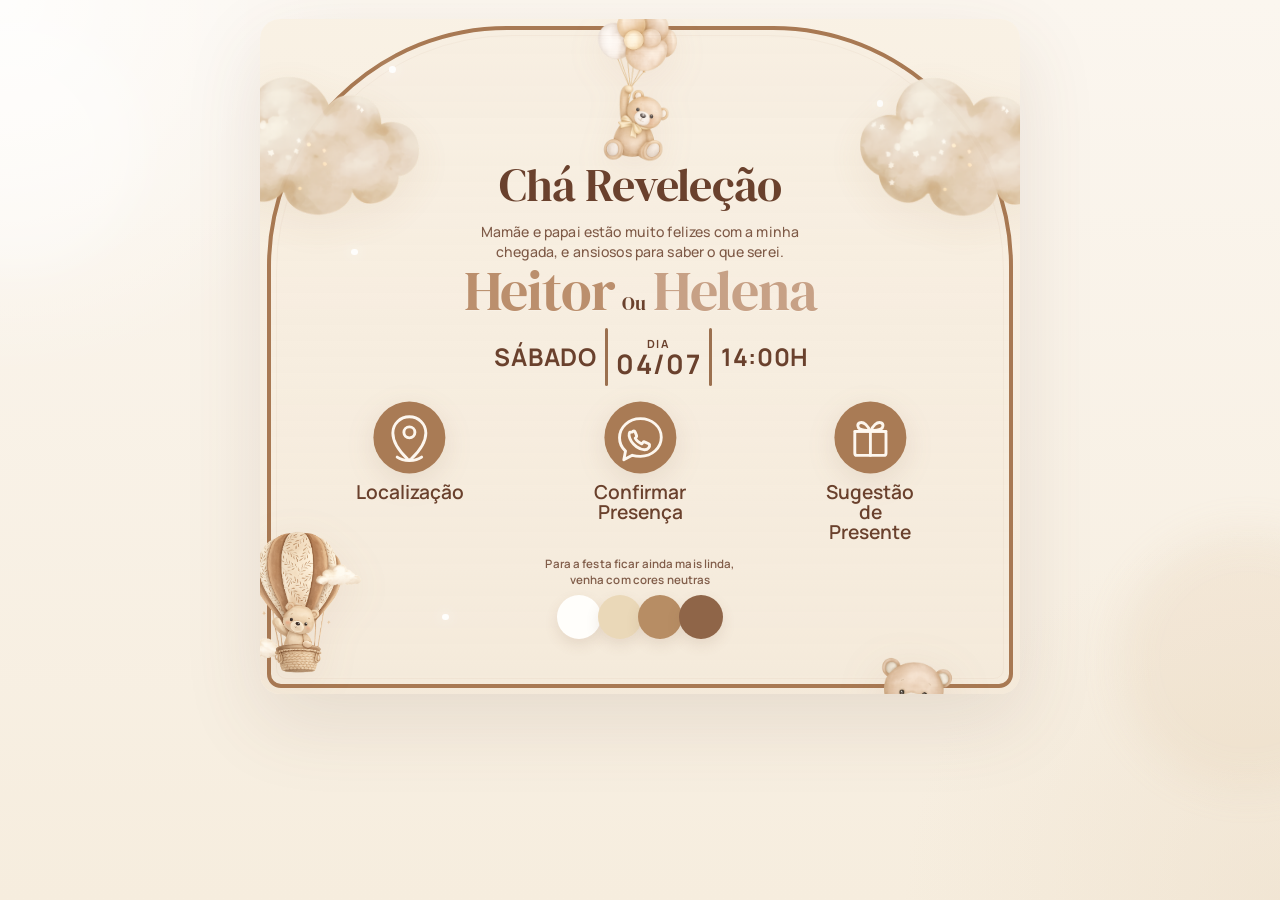
==== commit b166f00f: "chore: snapshot cover before final polish" ====
--- a/index.html
+++ b/index.html
@@ -24,7 +24,6 @@
       <section class="invite-card" id="convite">
         <div class="cover-shell">
           <div class="cover-sparkles" aria-hidden="true">
-            <span></span>
             <span></span>
             <span></span>
             <span></span>
--- a/styles.css
+++ b/styles.css
@@ -110,12 +110,6 @@
 }
 
 .cover-sparkles span:nth-child(4) {
-  bottom: 19%;
-  right: 13%;
-  animation-delay: -2.1s;
-}
-
-.cover-sparkles span:nth-child(5) {
   bottom: 11%;
   left: 24%;
   animation-delay: -1.1s;
@@ -481,29 +475,30 @@
 .cover-event-block {
   display: grid;
   gap: 0;
-  margin: 0.62rem auto 0;
+  margin: 0.7rem auto 0;
 }
 
 .cover-event {
   display: grid;
   grid-template-columns: 1fr auto 1fr auto 1fr;
   align-items: center;
-  gap: 0.38rem;
+  gap: 0.52rem;
   margin: 0 auto;
-  max-width: 17.2rem;
-}
-
-.cover-event.cover-event-stacked {
-  grid-template-columns: minmax(0, 1fr);
-  justify-items: center;
-  gap: 0.08rem;
-  max-width: 16.8rem;
+  max-width: 18.2rem;
 }
 
 .cover-event-col {
   display: grid;
   justify-items: center;
-  gap: 0.05rem;
+  gap: 0.12rem;
+}
+
+.cover-event-col-plain {
+  align-self: center;
+}
+
+.cover-event-col-center {
+  gap: 0.14rem;
 }
 
 .cover-event-label,
@@ -513,41 +508,38 @@
 
 .cover-event-label {
   font-family: var(--font-ui);
-  font-size: 0.72rem;
+  font-size: 0.7rem;
   font-weight: 700;
-  letter-spacing: 0.12em;
+  letter-spacing: 0.16em;
   text-transform: uppercase;
   line-height: 1;
 }
 
-.cover-event strong,
-.cover-event [data-event-time] {
+.cover-event-main,
+.cover-event [data-event-time].cover-event-main {
   display: block;
-  font-family: var(--font-display);
-  font-size: 1.42rem;
-  font-weight: 400;
-  line-height: 0.92;
-}
-
-.cover-event-date-line {
-  font-size: clamp(1.7rem, 5.8vw, 2.25rem);
-  line-height: 0.96;
-  letter-spacing: -0.024em;
+  font-family: var(--font-ui);
+  font-size: clamp(1.18rem, 4.2vw, 1.52rem);
+  font-weight: 700;
+  line-height: 0.94;
+  letter-spacing: 0.03em;
+  text-transform: uppercase;
   color: var(--brown-700);
 }
 
-.cover-event-time-line {
-  display: block;
-  font-family: var(--font-display);
-  font-size: clamp(1.34rem, 4.5vw, 1.68rem);
-  font-weight: 400;
-  line-height: 0.96;
-  color: var(--brown-700);
+.cover-event-date-short {
+  font-size: clamp(1.28rem, 4.8vw, 1.68rem);
+  letter-spacing: 0.05em;
+}
+
+.cover-event-weekday-line,
+.cover-event-time-short {
+  white-space: nowrap;
 }
 
 .cover-event-separator {
-  width: 2px;
-  height: 3rem;
+  width: 3px;
+  height: 3.6rem;
   background: #9b704f;
   border-radius: 999px;
 }
@@ -645,8 +637,8 @@
   margin: 0.78rem auto 0;
   max-width: 15.6rem;
   font-family: var(--font-ui);
-  font-size: 0.8rem;
-  line-height: 1.45;
+  font-size: 0.72rem;
+  line-height: 1.38;
   font-weight: 600;
   letter-spacing: 0.01em;
   color: rgba(106, 65, 45, 0.84);
@@ -2136,35 +2128,26 @@
   }
 
   .cover-event {
-    max-width: 15.8rem;
-    gap: 0.3rem;
-  }
-
-  .cover-event.cover-event-stacked {
-    max-width: 14.6rem;
-    gap: 0.06rem;
+    max-width: 16.6rem;
+    gap: 0.38rem;
   }
 
   .cover-event-label {
     font-size: 0.64rem;
-    letter-spacing: 0.08em;
-  }
-
-  .cover-event strong,
-  .cover-event [data-event-time] {
-    font-size: 1.16rem;
-  }
-
-  .cover-event-date-line {
-    font-size: 1.64rem;
-  }
-
-  .cover-event-time-line {
-    font-size: 1.2rem;
+    letter-spacing: 0.12em;
+  }
+
+  .cover-event-main,
+  .cover-event [data-event-time].cover-event-main {
+    font-size: 1.06rem;
+  }
+
+  .cover-event-date-short {
+    font-size: 1.22rem;
   }
 
   .cover-event-separator {
-    height: 2.45rem;
+    height: 3.05rem;
   }
 
   .cover-action-icon {
@@ -2238,7 +2221,7 @@
 
   .cover-note {
     max-width: 14.8rem;
-    font-size: 0.8rem;
+    font-size: 0.68rem;
     line-height: 1.38;
     margin-top: 0.66rem;
   }
@@ -2305,9 +2288,9 @@
     margin-top: 0.22rem;
   }
 
-  .cover-event.cover-event-stacked {
-    max-width: 13.5rem;
-    gap: 0.04rem;
+  .cover-event {
+    max-width: 15.2rem;
+    gap: 0.26rem;
   }
 
   .cover-kicker {
@@ -2321,12 +2304,22 @@
   }
 
 
-  .cover-event-date-line {
-    font-size: 1.46rem;
-  }
-
-  .cover-event-time-line {
-    font-size: 1.08rem;
+  .cover-event-main,
+  .cover-event [data-event-time].cover-event-main {
+    font-size: 0.94rem;
+  }
+
+  .cover-event-date-short {
+    font-size: 1.06rem;
+  }
+
+  .cover-event-label {
+    font-size: 0.58rem;
+    letter-spacing: 0.1em;
+  }
+
+  .cover-event-separator {
+    height: 2.72rem;
   }
 
   .cover-name {
@@ -2402,6 +2395,8 @@
   .cover-note {
     max-width: 14.1rem;
     margin-top: 0.62rem;
+    font-size: 0.64rem;
+    line-height: 1.34;
   }
 
   .cover-swatch {
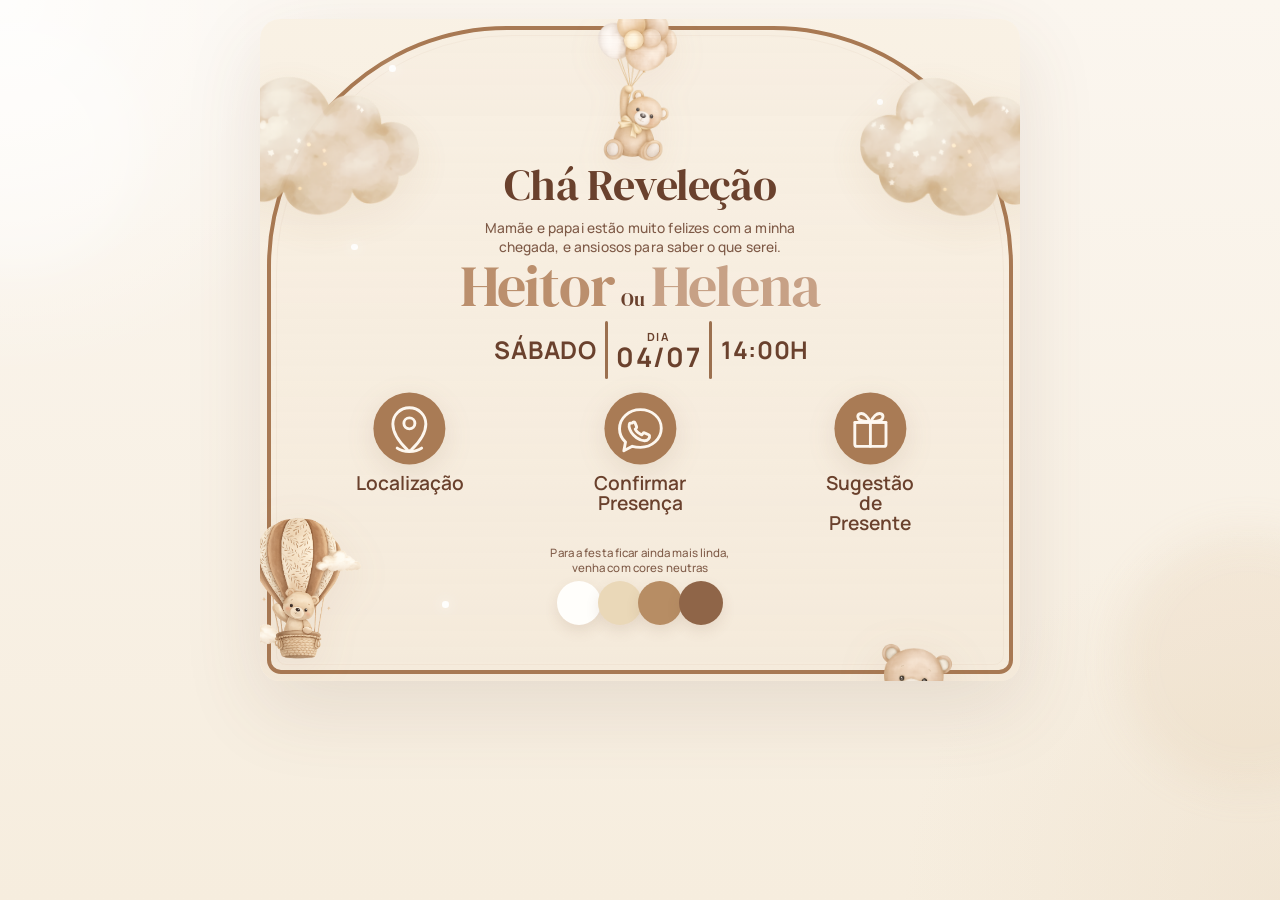
==== commit d7eca765: "feat: confirm vote choice before submit" ====
--- a/index.html
+++ b/index.html
@@ -313,6 +313,20 @@
         <p class="field-error" id="vote-status-message" hidden></p>
 
         <div class="vote-panel is-locked" id="vote-panel-content" aria-disabled="true">
+          <div class="vote-confirm" id="vote-confirm" hidden>
+            <p class="vote-confirm-kicker">Confirmar palpite</p>
+            <p class="vote-confirm-copy" id="vote-confirm-copy">
+              Você quer confirmar este palpite?
+            </p>
+            <div class="vote-confirm-actions">
+              <button class="vote-confirm-button vote-confirm-button-secondary" type="button" id="vote-confirm-cancel">
+                Voltar
+              </button>
+              <button class="vote-confirm-button vote-confirm-button-primary" type="button" id="vote-confirm-submit">
+                Confirmar escolha
+              </button>
+            </div>
+          </div>
           <div class="vote-history">
             <p class="vote-history-title">Últimos palpites</p>
             <div class="vote-tags" id="vote-tags"></div>
--- a/styles.css
+++ b/styles.css
@@ -364,17 +364,17 @@
 
 .cover-kicker {
   font-family: var(--font-display);
-  font-size: clamp(2.12rem, 7.2vw, 2.9rem);
+  font-size: clamp(2.02rem, 6.9vw, 2.76rem);
   font-weight: 400;
   letter-spacing: -0.018em;
-  line-height: 0.94;
+  line-height: 0.96;
   text-wrap: balance;
 }
 
 .cover-copy-block {
   display: grid;
-  gap: 0.28rem;
-  margin-top: 0.9rem;
+  gap: 0.24rem;
+  margin-top: 0.78rem;
 }
 
 h1 {
@@ -416,11 +416,11 @@
 }
 
 .cover-copy {
-  max-width: 18rem;
+  max-width: 16.9rem;
   margin: 0 auto;
   font-family: var(--font-ui);
-  font-size: 0.88rem;
-  line-height: 1.38;
+  font-size: 0.86rem;
+  line-height: 1.34;
   font-weight: 500;
   letter-spacing: 0.01em;
 }
@@ -441,15 +441,15 @@
   display: flex;
   justify-content: center;
   align-items: baseline;
-  gap: 0.46rem;
-  margin: 0.26rem 0 0;
+  gap: 0.4rem;
+  margin: 0.18rem 0 0;
   flex-wrap: nowrap;
   text-wrap: balance;
 }
 
 .cover-name {
   font-family: var(--font-display);
-  font-size: clamp(2.72rem, 9.4vw, 3.52rem);
+  font-size: clamp(2.8rem, 9.8vw, 3.62rem);
   line-height: 0.92;
   font-weight: 400;
   letter-spacing: -0.02em;
@@ -475,7 +475,7 @@
 .cover-event-block {
   display: grid;
   gap: 0;
-  margin: 0.7rem auto 0;
+  margin: 0.56rem auto 0;
 }
 
 .cover-event {
@@ -557,8 +557,8 @@
 .cover-actions {
   display: grid;
   grid-template-columns: repeat(3, minmax(0, 1fr));
-  gap: 0.48rem;
-  margin-top: 0.8rem;
+  gap: 0.42rem;
+  margin-top: 0.68rem;
   align-items: start;
 }
 
@@ -634,12 +634,12 @@
 }
 
 .cover-note {
-  margin: 0.78rem auto 0;
-  max-width: 15.6rem;
+  margin: 0.64rem auto 0;
+  max-width: 14.9rem;
   font-family: var(--font-ui);
   font-size: 0.72rem;
-  line-height: 1.38;
-  font-weight: 600;
+  line-height: 1.34;
+  font-weight: 500;
   letter-spacing: 0.01em;
   color: rgba(106, 65, 45, 0.84);
 }
@@ -651,7 +651,7 @@
 .cover-palette {
   display: flex;
   justify-content: center;
-  margin-top: 0.48rem;
+  margin-top: 0.38rem;
 }
 
 .cover-swatch {
@@ -1186,6 +1186,80 @@
 .vote-options.is-disabled .vote-option {
   opacity: 0.48;
   pointer-events: none;
+}
+
+.vote-options.is-awaiting-confirmation .vote-option {
+  opacity: 0.42;
+  transform: scale(0.985);
+  pointer-events: none;
+}
+
+.vote-confirm {
+  margin-bottom: 0.9rem;
+  padding: 1rem 1rem 0.95rem;
+  border-radius: 24px;
+  background: linear-gradient(180deg, rgba(255, 255, 255, 0.94), rgba(249, 241, 232, 0.86));
+  border: 1px solid rgba(179, 134, 95, 0.14);
+  box-shadow:
+    inset 0 1px 0 rgba(255, 255, 255, 0.78),
+    0 16px 32px rgba(148, 104, 75, 0.08);
+}
+
+.vote-confirm-kicker {
+  margin: 0;
+  color: rgba(106, 65, 45, 0.68);
+  font-size: 0.76rem;
+  font-weight: 800;
+  letter-spacing: 0.12em;
+  text-transform: uppercase;
+}
+
+.vote-confirm-copy {
+  margin: 0.55rem 0 0;
+  color: rgba(106, 65, 45, 0.9);
+  font-size: 0.98rem;
+  line-height: 1.45;
+  font-weight: 600;
+}
+
+.vote-confirm-actions {
+  display: grid;
+  grid-template-columns: repeat(2, minmax(0, 1fr));
+  gap: 0.7rem;
+  margin-top: 0.9rem;
+}
+
+.vote-confirm-button {
+  min-height: 3rem;
+  border-radius: 999px;
+  border: 0;
+  font-family: var(--font-ui);
+  font-size: 0.9rem;
+  font-weight: 700;
+  cursor: pointer;
+  transition: transform 180ms ease, opacity 180ms ease, box-shadow 180ms ease;
+}
+
+.vote-confirm-button:hover,
+.vote-confirm-button:focus-visible {
+  transform: translateY(-1px);
+}
+
+.vote-confirm-button:disabled {
+  opacity: 0.7;
+  cursor: wait;
+}
+
+.vote-confirm-button-primary {
+  background: #a97b55;
+  color: rgba(255, 249, 241, 0.98);
+  box-shadow: 0 12px 22px rgba(123, 82, 55, 0.14);
+}
+
+.vote-confirm-button-secondary {
+  background: rgba(255, 255, 255, 0.86);
+  color: var(--brown-700);
+  border: 1px solid rgba(179, 134, 95, 0.16);
 }
 
 .vote-option {
@@ -2059,8 +2133,8 @@
   }
 
   .cover-actions {
-    gap: 0.36rem;
-    margin-top: 0.72rem;
+    gap: 0.32rem;
+    margin-top: 0.62rem;
   }
 
   .cover-bottom {
@@ -2070,20 +2144,20 @@
   }
 
   .cover-kicker {
-    font-size: 2.24rem;
-    line-height: 0.93;
+    font-size: 2.14rem;
+    line-height: 0.95;
     letter-spacing: -0.02em;
   }
 
   .cover-copy-block {
-    gap: 0.24rem;
-    margin-top: 0.72rem;
+    gap: 0.22rem;
+    margin-top: 0.62rem;
   }
 
   .cover-copy {
-    max-width: 16.9rem;
-    font-size: 0.84rem;
-    line-height: 1.34;
+    max-width: 15.8rem;
+    font-size: 0.8rem;
+    line-height: 1.3;
   }
 
   .cover-bridge {
@@ -2098,12 +2172,12 @@
     display: grid;
     grid-template-columns: minmax(0, 1fr) auto minmax(0, 1fr);
     align-items: center;
-    gap: 0.18rem;
-    margin-top: 0.24rem;
+    gap: 0.14rem;
+    margin-top: 0.16rem;
   }
 
   .cover-name {
-    font-size: 2.38rem;
+    font-size: 2.48rem;
     line-height: 0.92;
     white-space: nowrap;
   }
@@ -2124,12 +2198,12 @@
 
   .cover-event-block {
     gap: 0.3rem;
-    margin-top: 0.68rem;
+    margin-top: 0.52rem;
   }
 
   .cover-event {
-    max-width: 16.6rem;
-    gap: 0.38rem;
+    max-width: 16.2rem;
+    gap: 0.32rem;
   }
 
   .cover-event-label {
@@ -2147,7 +2221,7 @@
   }
 
   .cover-event-separator {
-    height: 3.05rem;
+    height: 3.18rem;
   }
 
   .cover-action-icon {
@@ -2157,7 +2231,7 @@
 
   .cover-action-label {
     font-size: 0.76rem;
-    line-height: 1.08;
+    line-height: 1.04;
     min-height: 2.3rem;
     max-width: 5.45rem;
   }
@@ -2171,6 +2245,24 @@
     padding: 0.95rem;
   }
 
+  .vote-confirm {
+    padding: 0.9rem 0.9rem 0.88rem;
+    margin-bottom: 0.82rem;
+  }
+
+  .vote-confirm-copy {
+    font-size: 0.92rem;
+  }
+
+  .vote-confirm-actions {
+    gap: 0.55rem;
+  }
+
+  .vote-confirm-button {
+    min-height: 2.85rem;
+    font-size: 0.84rem;
+  }
+
   .vote-title {
     font-size: 1.78rem;
   }
@@ -2220,14 +2312,14 @@
   }
 
   .cover-note {
-    max-width: 14.8rem;
+    max-width: 13.9rem;
     font-size: 0.68rem;
-    line-height: 1.38;
-    margin-top: 0.66rem;
+    line-height: 1.32;
+    margin-top: 0.54rem;
   }
 
   .cover-palette {
-    margin-top: 0.42rem;
+    margin-top: 0.3rem;
   }
 
   .cover-swatch {
@@ -2294,13 +2386,13 @@
   }
 
   .cover-kicker {
-    font-size: 2.08rem;
+    font-size: 1.98rem;
   }
 
   .cover-copy {
-    max-width: 15.6rem;
-    font-size: 0.8rem;
-    line-height: 1.32;
+    max-width: 14.9rem;
+    font-size: 0.76rem;
+    line-height: 1.28;
   }
 
 
@@ -2323,7 +2415,7 @@
   }
 
   .cover-name {
-    font-size: 2.08rem;
+    font-size: 2.18rem;
   }
 
   .cover-name-divider {
@@ -2332,7 +2424,7 @@
 
   .cover-actions {
     gap: 0.3rem;
-    margin-top: 0.68rem;
+    margin-top: 0.58rem;
   }
 
   .cover-action-icon {
@@ -2350,6 +2442,30 @@
     min-height: 17.3rem;
   }
 
+  .vote-confirm {
+    padding: 0.82rem 0.82rem 0.8rem;
+    margin-bottom: 0.76rem;
+  }
+
+  .vote-confirm-kicker {
+    font-size: 0.68rem;
+  }
+
+  .vote-confirm-copy {
+    font-size: 0.84rem;
+    line-height: 1.38;
+  }
+
+  .vote-confirm-actions {
+    grid-template-columns: minmax(0, 1fr);
+    gap: 0.48rem;
+  }
+
+  .vote-confirm-button {
+    min-height: 2.7rem;
+    font-size: 0.8rem;
+  }
+
   .vote-name-spark {
     font-size: 0.56rem;
   }
@@ -2394,9 +2510,9 @@
 
   .cover-note {
     max-width: 14.1rem;
-    margin-top: 0.62rem;
-    font-size: 0.64rem;
-    line-height: 1.34;
+    margin-top: 0.5rem;
+    font-size: 0.6rem;
+    line-height: 1.28;
   }
 
   .cover-swatch {
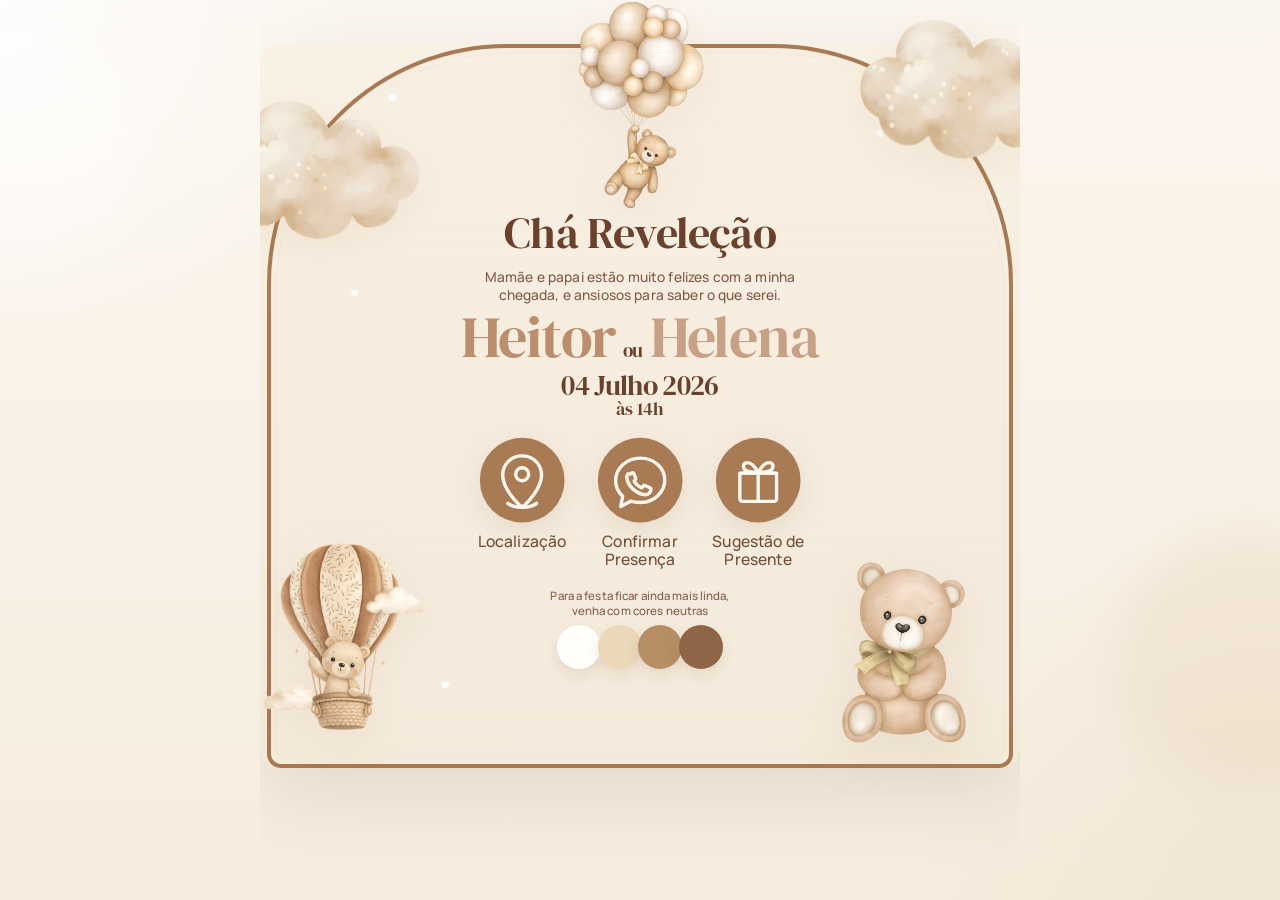
==== commit ce8b6cd1: "style: refine main cover positioning" ====
--- a/index.html
+++ b/index.html
@@ -1,4 +1,4 @@
-<!DOCTYPE html>
+﻿<!DOCTYPE html>
 <html lang="pt-BR">
   <head>
     <meta charset="UTF-8" />
@@ -6,7 +6,38 @@
     <title>Ch&aacute; Revele&ccedil;&atilde;o</title>
     <meta
       name="description"
-      content="Convite interativo de chá revelação com localização, confirmação de presença e sugestão de presente."
+      content="Convite interativo de ch&aacute; revela&ccedil;&atilde;o com localiza&ccedil;&atilde;o, confirma&ccedil;&atilde;o de presen&ccedil;a e sugest&atilde;o de presente."
+    />
+    <link rel="canonical" href="https://convite-cha-revelacao.vercel.app/" />
+    <meta property="og:locale" content="pt_BR" />
+    <meta property="og:type" content="website" />
+    <meta property="og:site_name" content="Ch&aacute; Revele&ccedil;&atilde;o" />
+    <meta property="og:title" content="Ch&aacute; Revele&ccedil;&atilde;o | Heitor ou Helena?" />
+    <meta
+      property="og:description"
+      content="Confirme sua presen&ccedil;a, veja o local e deixe seu palpite."
+    />
+    <meta property="og:url" content="https://convite-cha-revelacao.vercel.app/" />
+    <meta
+      property="og:image"
+      content="https://convite-cha-revelacao.vercel.app/og-preview.png?v=2"
+    />
+    <meta property="og:image:type" content="image/png" />
+    <meta property="og:image:width" content="1200" />
+    <meta property="og:image:height" content="1200" />
+    <meta
+      property="og:image:alt"
+      content="Convite Ch&aacute; Revele&ccedil;&atilde;o com a pergunta Heitor ou Helena?"
+    />
+    <meta name="twitter:card" content="summary_large_image" />
+    <meta name="twitter:title" content="Ch&aacute; Revele&ccedil;&atilde;o | Heitor ou Helena?" />
+    <meta
+      name="twitter:description"
+      content="Confirme sua presen&ccedil;a, veja o local e deixe seu palpite."
+    />
+    <meta
+      name="twitter:image"
+      content="https://convite-cha-revelacao.vercel.app/og-preview.png?v=2"
     />
     <link rel="preconnect" href="https://fonts.googleapis.com" />
     <link rel="preconnect" href="https://fonts.gstatic.com" crossorigin />
@@ -16,7 +47,7 @@
     />
     <link rel="stylesheet" href="./styles.css" />
   </head>
-  <body>
+  <body class="layout-main-cover">
     <div class="ambient ambient-left"></div>
     <div class="ambient ambient-right"></div>
 
@@ -56,25 +87,25 @@
               <p class="cover-kicker">Ch&aacute; Revele&ccedil;&atilde;o</p>
               <div class="cover-copy-block">
                 <p class="cover-copy">
-                  Mamãe e papai estão muito felizes com a minha chegada, e
+                  Mam&atilde;e e papai est&atilde;o muito felizes com a minha chegada, e
                   ansiosos para saber o que serei.
                 </p>
               </div>
 
               <p class="cover-name-line">
                 <span class="cover-name cover-name-left">Heitor</span>
-                <span class="cover-name-divider">Ou</span>
+                <span class="cover-name-divider">ou</span>
                 <span class="cover-name cover-name-right">Helena</span>
               </p>
 
               <div class="cover-event-block">
                 <div class="cover-event cover-event-stacked">
                   <strong class="cover-event-date-line" data-event-date>04 Julho 2026</strong>
-                  <span class="cover-event-time-line" data-event-time>Às 14:00</span>
+                  <span class="cover-event-time-line" data-event-time>&agrave;s 14:00</span>
                 </div>
               </div>
 
-              <div class="cover-actions" aria-label="Acoes principais do convite">
+              <div class="cover-actions" aria-label="A&ccedil;&otilde;es principais do convite">
                 <button class="cover-action" type="button" data-open-panel="location-panel">
                   <span class="cover-action-icon">
                     <svg
@@ -92,7 +123,7 @@
                       <path class="icon-stroke" d="M21.8 48.4c2.4 1.8 5.8 2.8 10.2 2.8 4.4 0 7.8-1 10.2-2.8" />
                     </svg>
                   </span>
-                  <span class="cover-action-label">Localização</span>
+                  <span class="cover-action-label">Localiza&ccedil;&atilde;o</span>
                 </button>
                 <button class="cover-action" type="button" data-open-panel="rsvp-panel">
                   <span class="cover-action-icon">
@@ -113,7 +144,7 @@
                       />
                     </svg>
                   </span>
-                  <span class="cover-action-label">Confirmar Presença</span>
+                  <span class="cover-action-label">Confirmar Presen&ccedil;a</span>
                 </button>
                 <button class="cover-action" type="button" data-open-panel="gift-panel">
                   <span class="cover-action-icon">
@@ -137,7 +168,7 @@
                       />
                     </svg>
                   </span>
-                  <span class="cover-action-label">Sugestão de Presente</span>
+                  <span class="cover-action-label">Sugest&atilde;o de Presente</span>
                 </button>
               </div>
 
@@ -159,13 +190,14 @@
                   src="./referencias/ursinho2.png"
                   alt=""
                 />
-
-                <img
-                  class="big-bear big-bear-image"
-                  src="./referencias/urso3.png"
-                  alt=""
-                />
-              </div>
+              </div>
+
+              <img
+                class="big-bear big-bear-image big-bear-anchor"
+                src="./referencias/urso3.png"
+                alt=""
+                aria-hidden="true"
+              />
             </div>
           </div>
         </div>
@@ -180,10 +212,10 @@
         <p class="panel-kicker">Local do evento</p>
         <h2>Como chegar</h2>
         <p class="panel-copy">
-          Abra o ponto exato no mapa e siga direto para o endereço do evento.
+          Abra o ponto exato no mapa e siga direto para o endere&ccedil;o do evento.
         </p>
         <div class="panel-block">
-          <strong data-event-location>R. Fortaleza, 63 - Cidade Universitária, Maceió - AL, 57072-313</strong>
+          <strong data-event-location>R. Fortaleza, 63 - Cidade Universit&aacute;ria, Macei&oacute; - AL, 57072-313</strong>
         </div>
         <a
           class="panel-link"
@@ -194,10 +226,10 @@
           >Abrir no Google Maps</a
         >
         <button class="panel-link panel-link-secondary" id="copy-location-button" type="button">
-          Copiar localização
+          Copiar localiza&ccedil;&atilde;o
         </button>
         <p class="panel-copy-feedback" id="copy-location-feedback" hidden>
-          Localização copiada para compartilhar.
+          Localiza&ccedil;&atilde;o copiada para compartilhar.
         </p>
       </div>
     </section>
@@ -207,8 +239,8 @@
         <button class="panel-close" type="button" data-close-panel aria-label="Fechar painel">
           x
         </button>
-        <p class="panel-kicker">Presença</p>
-        <h2>Confirme sua presença</h2>
+        <p class="panel-kicker">Presen&ccedil;a</p>
+        <h2>Confirme sua presen&ccedil;a</h2>
         <form class="rsvp-form" id="rsvp-form">
           <label class="field">
             <span>Seu nome</span>
@@ -222,16 +254,16 @@
             />
           </label>
           <p class="field-error" id="guest-name-error" hidden>
-            Este nome não foi encontrado na lista de convidados.
+            Este nome n&atilde;o foi encontrado na lista de convidados.
           </p>
           <button class="panel-link panel-link-button" type="submit">
-            Confirmar presença
+            Confirmar presen&ccedil;a
           </button>
         </form>
         <div class="confirmation-panel" id="confirmation-panel" hidden>
-          <p class="confirmation-title">Presença confirmada</p>
+          <p class="confirmation-title">Presen&ccedil;a confirmada</p>
           <p class="confirmation-copy">
-            <span id="confirmed-name"></span>, sua participação foi registrada.
+            <span id="confirmed-name"></span>, sua participa&ccedil;&atilde;o foi registrada.
           </p>
           <button class="vote-entry" type="button" data-open-panel="vote-panel">
             Fazer meu palpite: menino ou menina
@@ -248,7 +280,7 @@
         <p class="panel-kicker">Presentes</p>
         <h2>Dois itens que ajudam bastante</h2>
         <p class="panel-copy">
-          Se desejar presentear, você pode escolher qualquer uma dessas opções.
+          Se desejar presentear, voc&ecirc; pode escolher qualquer uma dessas op&ccedil;&otilde;es.
         </p>
 
         <div class="gift-grid">
@@ -257,12 +289,12 @@
               <img
                 class="gift-image is-visible"
                 src="./referencias/fralda1.jpeg"
-                alt="Sugestão de fralda marca 1"
+                alt="Sugest&atilde;o de fralda marca 1"
               />
               <img
                 class="gift-image"
                 src="./referencias/fralda2.jpeg"
-                alt="Sugestão de fralda marca 2"
+                alt="Sugest&atilde;o de fralda marca 2"
               />
               <div class="gift-shimmer"></div>
             </div>
@@ -277,18 +309,18 @@
               <img
                 class="gift-image is-visible"
                 src="./referencias/lenco1.jpeg"
-                alt="Sugestão de lenço umedecido marca 1"
+                alt="Sugest&atilde;o de len&ccedil;o umedecido marca 1"
               />
               <img
                 class="gift-image"
                 src="./referencias/lenco2.jpeg"
-                alt="Sugestão de lenço umedecido marca 2"
+                alt="Sugest&atilde;o de len&ccedil;o umedecido marca 2"
               />
               <div class="gift-shimmer"></div>
             </div>
             <div class="gift-content">
-              <p class="gift-title">Lenço umedecido</p>
-              <p class="gift-description">Qualquer uma das opções mostradas será bem-vinda.</p>
+              <p class="gift-title">Len&ccedil;o umedecido</p>
+              <p class="gift-description">Qualquer uma das op&ccedil;&otilde;es mostradas ser&aacute; bem-vinda.</p>
             </div>
           </article>
         </div>
@@ -307,8 +339,8 @@
         </p>
 
         <div class="vote-lock" id="vote-lock">
-          <p class="vote-lock-title">Aguardando confirmação</p>
-          <p class="vote-lock-copy">Confirme sua presença para liberar esta etapa.</p>
+          <p class="vote-lock-title">Aguardando confirma&ccedil;&atilde;o</p>
+          <p class="vote-lock-copy">Confirme sua presen&ccedil;a para liberar esta etapa.</p>
         </div>
         <p class="field-error" id="vote-status-message" hidden></p>
 
@@ -316,7 +348,7 @@
           <div class="vote-confirm" id="vote-confirm" hidden>
             <p class="vote-confirm-kicker">Confirmar palpite</p>
             <p class="vote-confirm-copy" id="vote-confirm-copy">
-              Você quer confirmar este palpite?
+              Voc&ecirc; quer confirmar este palpite?
             </p>
             <div class="vote-confirm-actions">
               <button class="vote-confirm-button vote-confirm-button-secondary" type="button" id="vote-confirm-cancel">
@@ -328,7 +360,7 @@
             </div>
           </div>
           <div class="vote-history">
-            <p class="vote-history-title">Últimos palpites</p>
+            <p class="vote-history-title">&Uacute;ltimos palpites</p>
             <div class="vote-tags" id="vote-tags"></div>
           </div>
 
@@ -337,13 +369,13 @@
               <span class="vote-option-aura"></span>
               <span class="vote-option-badge">Menina</span>
               <span class="vote-title">Helena</span>
-              <span class="vote-subtitle">Toque aqui se você acha que é menina</span>
+              <span class="vote-subtitle">Toque aqui se voc&ecirc; acha que &eacute; menina</span>
             </button>
             <button class="vote-option vote-option-boy" type="button" data-vote="menino">
               <span class="vote-option-aura"></span>
               <span class="vote-option-badge">Menino</span>
               <span class="vote-title">Heitor</span>
-              <span class="vote-subtitle">Toque aqui se você acha que é menino</span>
+              <span class="vote-subtitle">Toque aqui se voc&ecirc; acha que &eacute; menino</span>
             </button>
           </div>
 
@@ -368,7 +400,7 @@
               <span></span>
             </div>
             <div class="vote-core">
-              <p class="vote-core-label">Palpites registrados nesta experiência</p>
+              <p class="vote-core-label">Palpites registrados nesta experi&ecirc;ncia</p>
               <div class="vote-orb-shell" aria-hidden="true">
                 <div class="vote-orb vote-orb-main"></div>
                 <div class="vote-orb vote-orb-side vote-orb-side-left"></div>
@@ -403,3 +435,5 @@
     <script src="./script.js"></script>
   </body>
 </html>
+
+
--- a/styles.css
+++ b/styles.css
@@ -12,6 +12,7 @@
   --shadow-card: 0 14px 36px rgba(123, 82, 55, 0.14);
   --font-display: "DM Serif Display", serif;
   --font-ui: "Manrope", sans-serif;
+  --invite-frame-width: min(calc(100vw - 1rem), 560px);
 }
 
 * {
@@ -68,14 +69,16 @@
 }
 
 .invite-page {
-  width: min(calc(100% - 1rem), 560px);
+  width: var(--invite-frame-width);
   margin: 0 auto;
-  padding: 0.45rem 0 0.8rem;
+  padding: 2.2rem 0 1.7rem;
+  overflow-x: clip;
 }
 
 .cover-shell {
   position: relative;
-  overflow: hidden;
+  overflow-x: clip;
+  overflow-y: visible;
   border-radius: 20px;
   background: linear-gradient(180deg, rgba(249, 241, 228, 0.98), rgba(244, 233, 217, 0.98));
   box-shadow: var(--shadow-soft);
@@ -134,7 +137,7 @@
 }
 
 .cover-cloud-right {
-  top: -0.1rem;
+  top: -5.2rem;
   right: -4rem;
   animation-delay: -3.5s;
 }
@@ -166,11 +169,11 @@
 
 .cover-balloon-burst {
   position: absolute;
-  top: -1.6rem;
+  top: -3.2rem;
   left: 50%;
-  width: clamp(5.8rem, 21vw, 7.1rem);
+  width: clamp(6.9rem, 24vw, 8.7rem);
   height: auto;
-  transform: translateX(-50%) scale(0.96);
+  transform: translateX(-50%) scale(1.05);
   transform-origin: center top;
 }
 
@@ -353,6 +356,10 @@
   text-align: center;
 }
 
+.layout-main-cover .cover-content {
+  padding-top: 7.25rem;
+}
+
 .cover-kicker,
 .panel-kicker,
 h1,
@@ -475,30 +482,15 @@
 .cover-event-block {
   display: grid;
   gap: 0;
-  margin: 0.56rem auto 0;
+  margin: 0.42rem auto 0;
 }
 
 .cover-event {
   display: grid;
-  grid-template-columns: 1fr auto 1fr auto 1fr;
-  align-items: center;
-  gap: 0.52rem;
+  justify-items: center;
+  gap: 0.06rem;
   margin: 0 auto;
-  max-width: 18.2rem;
-}
-
-.cover-event-col {
-  display: grid;
-  justify-items: center;
-  gap: 0.12rem;
-}
-
-.cover-event-col-plain {
-  align-self: center;
-}
-
-.cover-event-col-center {
-  gap: 0.14rem;
+  max-width: 16rem;
 }
 
 .cover-event-label,
@@ -515,33 +507,25 @@
   line-height: 1;
 }
 
-.cover-event-main,
-.cover-event [data-event-time].cover-event-main {
+.cover-event strong,
+.cover-event [data-event-time] {
   display: block;
-  font-family: var(--font-ui);
-  font-size: clamp(1.18rem, 4.2vw, 1.52rem);
-  font-weight: 700;
-  line-height: 0.94;
-  letter-spacing: 0.03em;
-  text-transform: uppercase;
+  font-family: var(--font-display);
+  font-weight: 400;
   color: var(--brown-700);
 }
 
-.cover-event-date-short {
-  font-size: clamp(1.28rem, 4.8vw, 1.68rem);
-  letter-spacing: 0.05em;
-}
-
-.cover-event-weekday-line,
-.cover-event-time-short {
-  white-space: nowrap;
-}
-
-.cover-event-separator {
-  width: 3px;
-  height: 3.6rem;
-  background: #9b704f;
-  border-radius: 999px;
+.cover-event-date-line {
+  font-size: clamp(1.38rem, 4.9vw, 1.74rem);
+  line-height: 0.98;
+  letter-spacing: -0.024em;
+  color: rgba(106, 65, 45, 0.82);
+}
+
+.cover-event-time-line {
+  font-size: clamp(0.96rem, 3.6vw, 1.12rem);
+  line-height: 0.98;
+  color: rgba(106, 65, 45, 0.74);
 }
 
 .cover-location {
@@ -685,7 +669,7 @@
 .cover-bottom {
   position: relative;
   z-index: 6;
-  margin-top: auto;
+  margin-top: 0.55rem;
   padding-top: 0.08rem;
   margin-bottom: -7.15rem;
   display: flex;
@@ -694,13 +678,17 @@
   gap: 0.25rem;
 }
 
+.layout-main-cover .cover-bottom {
+  justify-content: flex-start;
+}
+
 .basket-scene {
   position: relative;
   z-index: 7;
   width: clamp(6.2rem, 24vw, 8.2rem);
   height: clamp(7rem, 28vw, 9.2rem);
   transform-origin: left bottom;
-  transform: translate(-4.05rem, -7.2rem);
+  transform: translate(-4.05rem, -7.75rem);
 }
 
 .basket-scene::before {
@@ -782,7 +770,7 @@
   width: clamp(6.3rem, 23vw, 7.75rem);
   height: clamp(7.2rem, 27vw, 8.95rem);
   transform-origin: right bottom;
-  transform: translate(3.42rem, -6.9rem);
+  transform: translate(3.18rem, -7.65rem);
 }
 
 .big-bear::before {
@@ -811,6 +799,21 @@
   filter: drop-shadow(0 14px 24px rgba(148, 104, 75, 0.11));
 }
 
+.layout-main-cover .big-bear-anchor {
+  position: absolute;
+  right: -0.72rem;
+  bottom: -1.08rem;
+  z-index: 7;
+  width: clamp(6.9rem, 19vw, 8.7rem);
+  height: clamp(8rem, 22vw, 10.2rem);
+  transform: none;
+}
+
+.layout-main-cover .big-bear-anchor.big-bear-image {
+  width: clamp(8.6rem, 24vw, 10.9rem);
+  height: clamp(10.2rem, 29vw, 13rem);
+}
+
 .big-bear-head {
   width: 4.15rem;
   height: 3.75rem;
@@ -949,7 +952,7 @@
   inset: 0;
   display: grid;
   place-items: end center;
-  padding: 1rem;
+  padding: 1rem 0.5rem;
   background: rgba(94, 65, 47, 0.28);
   opacity: 0;
   visibility: hidden;
@@ -966,7 +969,7 @@
 
 .panel-card {
   position: relative;
-  width: min(100%, 34rem);
+  width: min(var(--invite-frame-width), 34rem);
   max-height: min(88svh, 52rem);
   overflow: auto;
   padding: 1.4rem 1.1rem 1.2rem;
@@ -2049,9 +2052,13 @@
 }
 
 @media (min-width: 720px) {
+  :root {
+    --invite-frame-width: min(calc(100vw - 2rem), 760px);
+  }
+
   .invite-page {
-    width: min(calc(100% - 2rem), 760px);
-    padding-top: 1.2rem;
+    width: var(--invite-frame-width);
+    padding-top: 2.3rem;
   }
 
   .cover-arch {
@@ -2064,12 +2071,55 @@
     padding-top: 5.4rem;
   }
 
+  .layout-main-cover .cover-content {
+    padding-top: 7.25rem;
+  }
+
   .cover-copy {
     max-width: 22rem;
   }
 
+  .layout-main-cover .cover-copy-block {
+    margin-top: 0.9rem;
+  }
+
+  .layout-main-cover .cover-copy {
+    max-width: 23.2rem;
+    line-height: 1.28;
+  }
+
+  .layout-main-cover .cover-name-line {
+    margin-top: 0.38rem;
+  }
+
+  .layout-main-cover .cover-event-block {
+    margin-top: 0.58rem;
+  }
+
   .cover-actions {
     gap: 1rem;
+  }
+
+  .layout-main-cover .cover-actions {
+    margin-top: 1.04rem;
+    gap: 1.18rem;
+    max-width: 38.2rem;
+    margin-left: auto;
+    margin-right: auto;
+  }
+
+  .layout-main-cover .cover-action-icon {
+    width: 5.65rem;
+    height: 5.65rem;
+  }
+
+  .layout-main-cover .cover-action-label {
+    font-size: 0.98rem;
+    line-height: 1.12;
+    font-weight: 500;
+    letter-spacing: 0.01em;
+    color: rgba(103, 63, 38, 0.92);
+    max-width: 6.2rem;
   }
 
   .cover-action-icon {
@@ -2086,12 +2136,31 @@
     height: 8.8rem;
   }
 
+  .layout-main-cover .basket-scene {
+    width: 10.5rem;
+    height: 11.7rem;
+    transform: scale(1) translateX(-2.55rem) translateY(-8.62rem);
+  }
+
   .big-bear {
     width: 8.4rem;
     height: 9.2rem;
   }
 
+  .layout-main-cover .big-bear-anchor {
+    right: -1.35rem;
+    bottom: -1.14rem;
+    width: 8rem;
+    height: 9.25rem;
+  }
+
+  .layout-main-cover .big-bear-anchor.big-bear-image {
+    width: 12.1rem;
+    height: 14.3rem;
+  }
+
   .cover-bottom {
+    margin-top: 0.65rem;
     margin-bottom: -7.6rem;
   }
 
@@ -2118,18 +2187,23 @@
     padding-top: 5.15rem;
   }
 
+  .layout-main-cover .cover-content {
+    padding-top: 6.65rem;
+  }
+
   .cover-cloud-left {
     left: -3.55rem;
   }
 
   .cover-cloud-right {
+    top: -4rem;
     right: -3.55rem;
   }
 
   .cover-balloon-burst {
-    top: -1.28rem;
-    width: 6.6rem;
-    transform: translateX(-50%) scale(0.94);
+    top: -2.45rem;
+    width: 7.7rem;
+    transform: translateX(-50%) scale(1.04);
   }
 
   .cover-actions {
@@ -2139,6 +2213,7 @@
 
   .cover-bottom {
     gap: 0.12rem;
+    margin-top: 0.42rem;
     padding-top: 0.4rem;
     margin-bottom: -6.2rem;
   }
@@ -2198,30 +2273,20 @@
 
   .cover-event-block {
     gap: 0.3rem;
-    margin-top: 0.52rem;
+    margin-top: 0.38rem;
   }
 
   .cover-event {
-    max-width: 16.2rem;
-    gap: 0.32rem;
-  }
-
-  .cover-event-label {
-    font-size: 0.64rem;
-    letter-spacing: 0.12em;
-  }
-
-  .cover-event-main,
-  .cover-event [data-event-time].cover-event-main {
-    font-size: 1.06rem;
-  }
-
-  .cover-event-date-short {
-    font-size: 1.22rem;
-  }
-
-  .cover-event-separator {
-    height: 3.18rem;
+    max-width: 14.8rem;
+    gap: 0.02rem;
+  }
+
+  .cover-event-date-line {
+    font-size: 1.24rem;
+  }
+
+  .cover-event-time-line {
+    font-size: 0.9rem;
   }
 
   .cover-action-icon {
@@ -2330,13 +2395,25 @@
   .basket-scene {
     width: 7.5rem;
     height: 8.8rem;
-    transform: scale(1.01) translateX(-2.76rem) translateY(-6.6rem);
+    transform: scale(1.01) translateX(-2.76rem) translateY(-7.02rem);
   }
 
   .big-bear {
     width: 9.1rem;
     height: 10.7rem;
-    transform: scale(1.01) translateX(2.26rem) translateY(-6.24rem);
+    transform: scale(1) translateX(2rem) translateY(-6.96rem);
+  }
+
+  .layout-main-cover .big-bear-anchor {
+    right: -2.22rem;
+    bottom: -0.9rem;
+    width: 7.3rem;
+    height: 8.65rem;
+  }
+
+  .layout-main-cover .big-bear-anchor.big-bear-image {
+    width: 9rem;
+    height: 10.8rem;
   }
 }
 
@@ -2351,6 +2428,10 @@
     padding-top: 5.25rem;
   }
 
+  .layout-main-cover .cover-content {
+    padding-top: 6.5rem;
+  }
+
   .cover-cloud {
     width: clamp(10.9rem, 41vw, 13.5rem);
     opacity: 0.9;
@@ -2363,15 +2444,15 @@
   }
 
   .cover-cloud-right {
-    top: 0.1rem;
+    top: -3.5rem;
     right: -3.2rem;
     transform: scale(0.98);
   }
 
   .cover-balloon-burst {
-    top: -1.02rem;
-    width: 6.2rem;
-    transform: translateX(-50%) scale(0.9);
+    top: -2rem;
+    width: 7rem;
+    transform: translateX(-50%) scale(1);
   }
 
   .cover-name-line {
@@ -2381,8 +2462,8 @@
   }
 
   .cover-event {
-    max-width: 15.2rem;
-    gap: 0.26rem;
+    max-width: 13.8rem;
+    gap: 0.02rem;
   }
 
   .cover-kicker {
@@ -2396,22 +2477,12 @@
   }
 
 
-  .cover-event-main,
-  .cover-event [data-event-time].cover-event-main {
-    font-size: 0.94rem;
-  }
-
-  .cover-event-date-short {
-    font-size: 1.06rem;
-  }
-
-  .cover-event-label {
-    font-size: 0.58rem;
-    letter-spacing: 0.1em;
-  }
-
-  .cover-event-separator {
-    height: 2.72rem;
+  .cover-event-date-line {
+    font-size: 1.08rem;
+  }
+
+  .cover-event-time-line {
+    font-size: 0.82rem;
   }
 
   .cover-name {
@@ -2523,13 +2594,25 @@
   .basket-scene {
     width: 7rem;
     height: 8.2rem;
-    transform: scale(1) translateX(-2.38rem) translateY(-5.76rem);
+    transform: scale(1) translateX(-2.38rem) translateY(-6.18rem);
   }
 
   .big-bear {
     width: 8.1rem;
     height: 9.5rem;
-    transform: scale(1.01) translateX(1.82rem) translateY(-5.46rem);
+    transform: scale(1) translateX(1.56rem) translateY(-6.08rem);
+  }
+
+  .layout-main-cover .big-bear-anchor {
+    right: -1.94rem;
+    bottom: -0.82rem;
+    width: 6.95rem;
+    height: 8.15rem;
+  }
+
+  .layout-main-cover .big-bear-anchor.big-bear-image {
+    width: 8.45rem;
+    height: 10.05rem;
   }
 
 }
@@ -2540,27 +2623,272 @@
   }
 
   .cover-cloud-right {
+    top: -4.3rem;
     right: -3rem;
   }
 
   .cover-balloon-burst {
-    top: -1.34rem;
-    width: 6.8rem;
-    transform: translateX(-50%) scale(0.95);
+    top: -2.58rem;
+    width: 7.95rem;
+    transform: translateX(-50%) scale(1.06);
   }
 
   .basket-scene {
-    transform: scale(0.98) translateX(-2.18rem) translateY(-6.06rem);
+    transform: scale(0.97) translateX(-2.18rem) translateY(-6.46rem);
   }
 
   .big-bear {
-    width: 8.7rem;
-    height: 10.3rem;
-    transform: scale(0.99) translateX(1.74rem) translateY(-5.88rem);
+    width: 8.35rem;
+    height: 9.85rem;
+    transform: scale(0.97) translateX(1.38rem) translateY(-6.48rem);
+  }
+
+  .layout-main-cover .big-bear-anchor {
+    right: -2.28rem;
+    bottom: -0.98rem;
+    width: 7.15rem;
+    height: 8.4rem;
+  }
+
+  .layout-main-cover .big-bear-anchor.big-bear-image {
+    width: 8.85rem;
+    height: 10.55rem;
   }
 
   .cover-bottom {
     margin-bottom: -5.8rem;
+  }
+}
+
+@media (max-width: 460px) and (min-height: 820px) {
+  .cover-bottom {
+    margin-bottom: -6.35rem;
+  }
+
+  .basket-scene {
+    transform: scale(0.96) translateX(-2.28rem) translateY(-6.72rem);
+  }
+
+  .big-bear {
+    width: 7.7rem;
+    height: 9.05rem;
+    transform: scale(0.96) translateX(1.08rem) translateY(-7.02rem);
+  }
+
+  .layout-main-cover .big-bear-anchor {
+    right: -2.06rem;
+    bottom: -0.86rem;
+    width: 6.95rem;
+    height: 8.2rem;
+  }
+
+  .layout-main-cover .big-bear-anchor.big-bear-image {
+    width: 8.55rem;
+    height: 10.2rem;
+  }
+}
+
+@media (min-width: 345px) and (max-width: 380px) and (min-height: 780px) and (max-height: 860px) {
+  .layout-refactored-cover .invite-page {
+    min-height: 100svh;
+    padding-top: 0.45rem;
+    padding-bottom: 0.25rem;
+  }
+
+  .layout-refactored-cover .cover-shell {
+    min-height: calc(100svh - 0.7rem);
+  }
+
+  .layout-refactored-cover .cover-arch {
+    min-height: calc(100svh - 1.35rem);
+    margin: 0.34rem;
+    padding-top: 2.9rem;
+    padding-bottom: 0.78rem;
+  }
+
+  .layout-refactored-cover .cover-content {
+    min-height: calc(100svh - 8.6rem);
+    padding-top: 5.15rem;
+  }
+
+  .layout-refactored-cover .cover-copy {
+    max-width: 15.2rem;
+  }
+
+  .layout-refactored-cover .cover-name-line {
+    margin-top: 0.22rem;
+  }
+
+  .layout-refactored-cover .cover-event-block {
+    margin-top: 0.34rem;
+  }
+
+  .layout-refactored-cover .cover-actions {
+    margin-top: 0.86rem;
+  }
+
+  .layout-refactored-cover .cover-note {
+    margin-top: auto;
+    max-width: 13.7rem;
+  }
+
+  .layout-refactored-cover .cover-palette {
+    margin-top: 0.3rem;
+  }
+
+  .layout-refactored-cover .cover-bottom {
+    margin-top: 0.42rem;
+    margin-bottom: -6.45rem;
+  }
+
+  .layout-refactored-cover .basket-scene {
+    transform: scale(1) translateX(-2.64rem) translateY(-6.92rem);
+  }
+
+  .layout-refactored-cover .big-bear {
+    width: 8rem;
+    height: 9.35rem;
+    transform: scale(1) translateX(1.26rem) translateY(-6.92rem);
+  }
+}
+
+@media (min-width: 700px) and (max-width: 740px) and (min-height: 1500px) and (max-height: 1660px) {
+  .layout-refactored-cover .invite-page {
+    min-height: 100svh;
+    padding-top: 0.08rem;
+    padding-bottom: 0.08rem;
+  }
+
+  .layout-refactored-cover .cover-shell {
+    min-height: calc(100svh - 0.16rem);
+  }
+
+  .layout-refactored-cover .cover-arch {
+    min-height: calc(100svh - 0.45rem);
+    margin: 0.12rem;
+    padding-top: 4.9rem;
+    padding-bottom: 0.82rem;
+    padding-left: 1.15rem;
+    padding-right: 1.15rem;
+    border-radius: 310px 310px 14px 14px;
+  }
+
+  .layout-refactored-cover .cover-arch::before {
+    inset: 0.22rem;
+    border-radius: 306px 306px 10px 10px;
+  }
+
+  .layout-refactored-cover .cover-content {
+    min-height: calc(100svh - 10.2rem);
+    padding-top: 8.55rem;
+    display: grid;
+    grid-template-rows: auto auto auto auto auto 1fr auto auto auto;
+    align-content: stretch;
+  }
+
+  .layout-refactored-cover .cover-cloud {
+    width: 18.2rem;
+  }
+
+  .layout-refactored-cover .cover-cloud-left {
+    left: -4.8rem;
+    top: 0.55rem;
+  }
+
+  .layout-refactored-cover .cover-cloud-right {
+    right: -4.8rem;
+    top: 0.55rem;
+  }
+
+  .layout-refactored-cover .cover-balloon-burst {
+    top: -1.08rem;
+    width: 8.4rem;
+    transform: translateX(-50%) scale(0.98);
+  }
+
+  .layout-refactored-cover .cover-kicker {
+    font-size: 3.15rem;
+    line-height: 0.94;
+  }
+
+  .layout-refactored-cover .cover-copy {
+    max-width: 23rem;
+    font-size: 1.08rem;
+    line-height: 1.24;
+  }
+
+  .layout-refactored-cover .cover-name {
+    font-size: 4.35rem;
+  }
+
+  .layout-refactored-cover .cover-name-divider {
+    font-size: 1.38rem;
+  }
+
+  .layout-refactored-cover .cover-event-block {
+    margin-top: 0.34rem;
+  }
+
+  .layout-refactored-cover .cover-event-date-line {
+    font-size: 1.95rem;
+  }
+
+  .layout-refactored-cover .cover-event-time-line {
+    font-size: 1.22rem;
+  }
+
+  .layout-refactored-cover .cover-actions {
+    margin-top: 1.36rem;
+    gap: 1.1rem;
+  }
+
+  .layout-refactored-cover .cover-action-icon {
+    width: 6.2rem;
+    height: 6.2rem;
+  }
+
+  .layout-refactored-cover .cover-action-label {
+    font-size: 1rem;
+    max-width: 6.8rem;
+    min-height: 2.8rem;
+  }
+
+  .layout-refactored-cover .cover-note {
+    margin-top: auto;
+    max-width: 18rem;
+    font-size: 0.88rem;
+    line-height: 1.22;
+  }
+
+  .layout-refactored-cover .cover-palette {
+    margin-top: 0.3rem;
+  }
+
+  .layout-refactored-cover .cover-swatch {
+    width: 3.28rem;
+    height: 3.28rem;
+  }
+
+  .layout-refactored-cover .cover-bottom {
+    margin-top: 0.28rem;
+    margin-bottom: -6.38rem;
+  }
+
+  .layout-refactored-cover .basket-scene {
+    width: 9.6rem;
+    height: 11rem;
+    transform: translate(-3.65rem, -6.85rem);
+  }
+
+  .layout-refactored-cover .big-bear {
+    width: 9.6rem;
+    height: 11.1rem;
+    transform: translate(1.46rem, -6.82rem);
+  }
+
+  .layout-refactored-cover .big-bear-image {
+    width: 11.4rem;
+    height: 13.45rem;
   }
 }
 
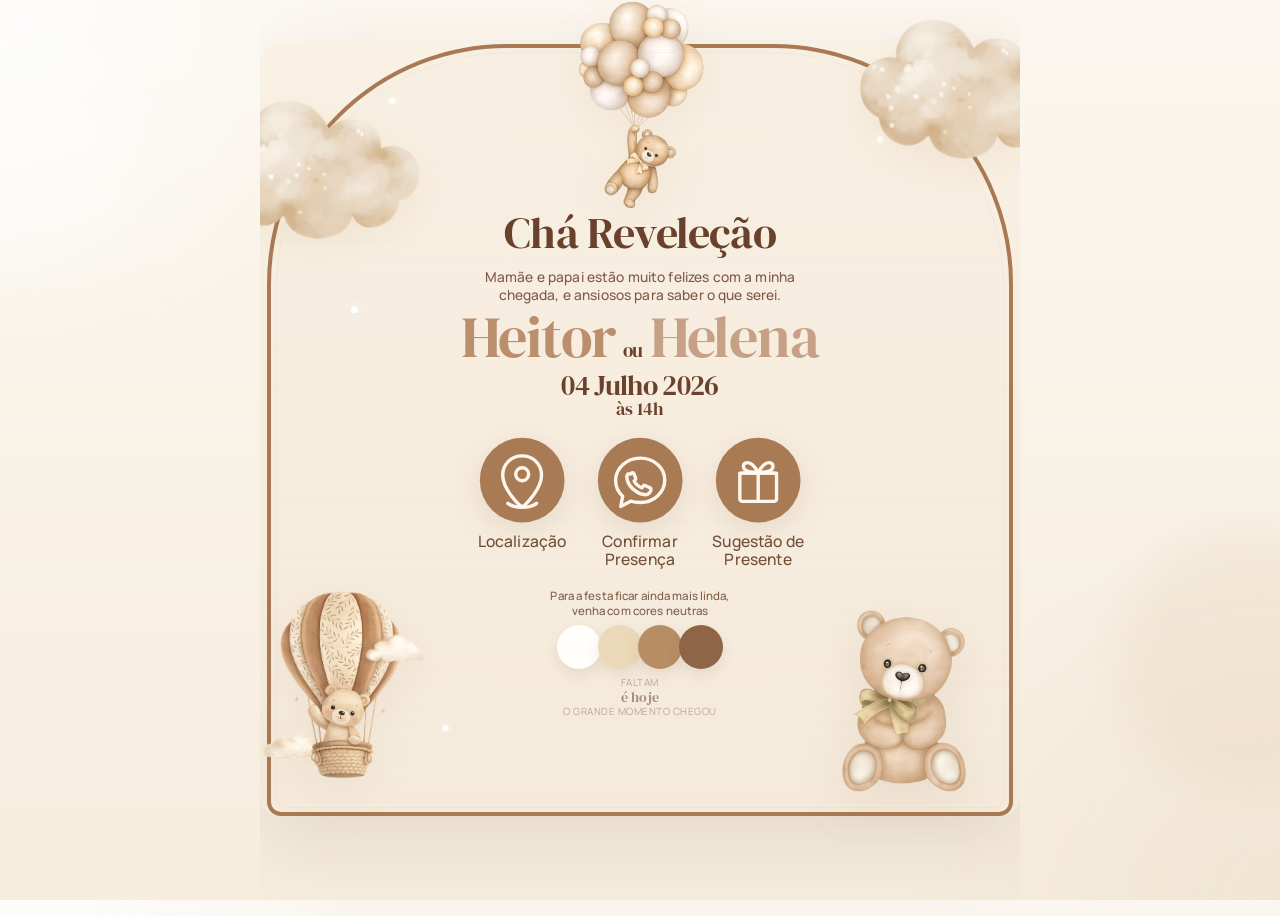
==== commit 2e8715de: "feat: add subtle cover countdown" ====
--- a/index.html
+++ b/index.html
@@ -184,6 +184,12 @@
                 <span class="cover-swatch cover-swatch-four"></span>
               </div>
 
+              <div class="cover-countdown" id="cover-countdown" hidden aria-live="polite">
+                <span class="cover-countdown-label">Faltam</span>
+                <strong class="cover-countdown-value" id="cover-countdown-value">0 dias</strong>
+                <span class="cover-countdown-detail" id="cover-countdown-detail">para esse momento especial</span>
+              </div>
+
               <div class="cover-bottom" aria-hidden="true">
                 <img
                   class="basket-scene basket-scene-image"
--- a/styles.css
+++ b/styles.css
@@ -636,6 +636,33 @@
   display: flex;
   justify-content: center;
   margin-top: 0.38rem;
+}
+
+.cover-countdown {
+  display: grid;
+  justify-items: center;
+  gap: 0.08rem;
+  margin: 0.5rem auto 0;
+  opacity: 0.74;
+}
+
+.cover-countdown-label,
+.cover-countdown-detail {
+  font-family: var(--font-ui);
+  font-size: 0.62rem;
+  line-height: 1.2;
+  letter-spacing: 0.05em;
+  text-transform: uppercase;
+  color: rgba(106, 65, 45, 0.54);
+}
+
+.cover-countdown-value {
+  font-family: var(--font-display);
+  font-size: 0.9rem;
+  line-height: 1;
+  font-weight: 400;
+  letter-spacing: 0.02em;
+  color: rgba(106, 65, 45, 0.74);
 }
 
 .cover-swatch {
@@ -2387,6 +2414,19 @@
     margin-top: 0.3rem;
   }
 
+  .cover-countdown {
+    margin-top: 0.42rem;
+  }
+
+  .cover-countdown-label,
+  .cover-countdown-detail {
+    font-size: 0.58rem;
+  }
+
+  .cover-countdown-value {
+    font-size: 0.82rem;
+  }
+
   .cover-swatch {
     width: 2.48rem;
     height: 2.48rem;
@@ -2405,7 +2445,7 @@
   }
 
   .layout-main-cover .big-bear-anchor {
-    right: -2.22rem;
+    right: -2.7rem;
     bottom: -0.9rem;
     width: 7.3rem;
     height: 8.65rem;
@@ -2604,7 +2644,7 @@
   }
 
   .layout-main-cover .big-bear-anchor {
-    right: -1.94rem;
+    right: -2.34rem;
     bottom: -0.82rem;
     width: 6.95rem;
     height: 8.15rem;
@@ -2644,7 +2684,7 @@
   }
 
   .layout-main-cover .big-bear-anchor {
-    right: -2.28rem;
+    right: -2.78rem;
     bottom: -0.98rem;
     width: 7.15rem;
     height: 8.4rem;
@@ -2676,7 +2716,7 @@
   }
 
   .layout-main-cover .big-bear-anchor {
-    right: -2.06rem;
+    right: -2.48rem;
     bottom: -0.86rem;
     width: 6.95rem;
     height: 8.2rem;
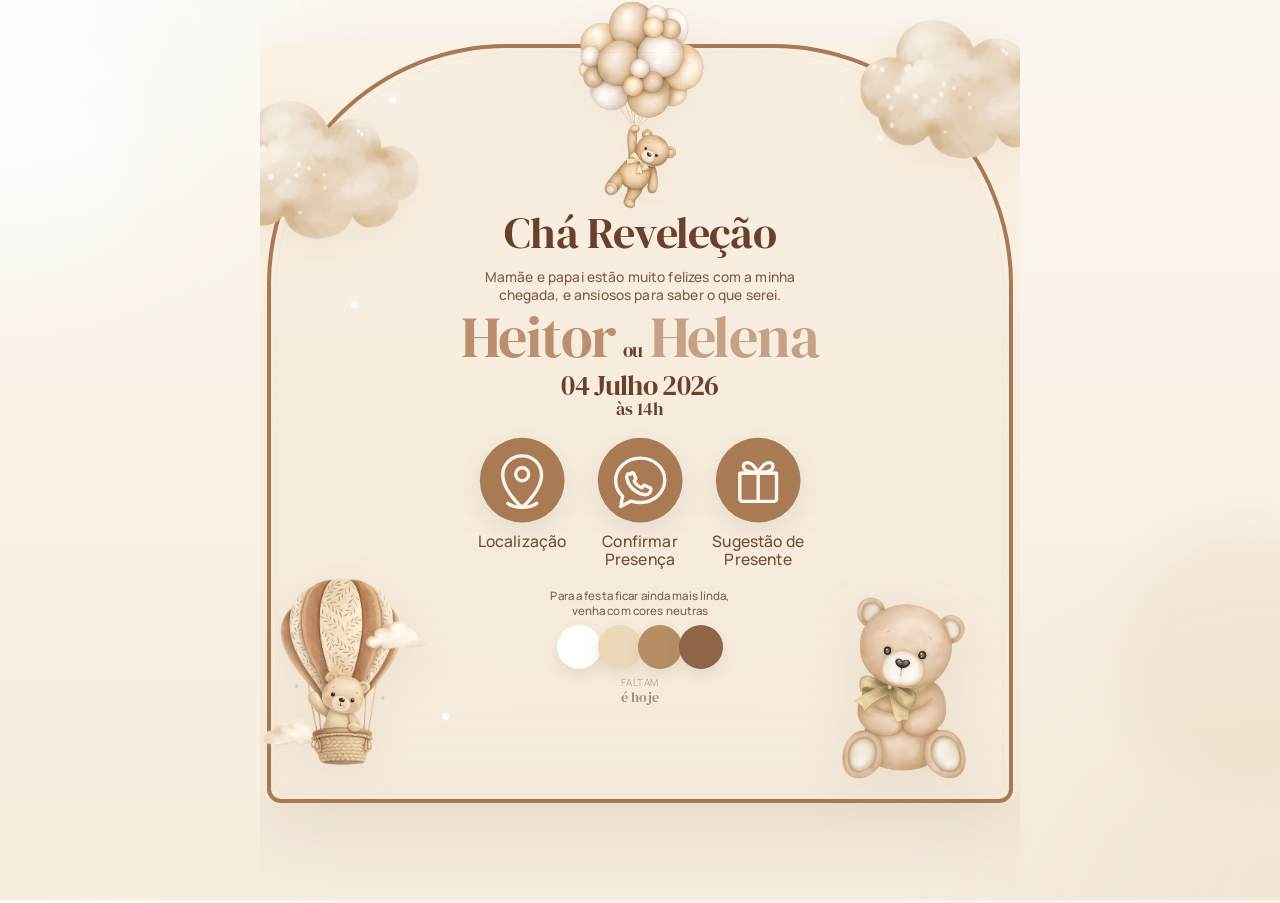
==== commit 766e09e5: "fix: stabilize cover countdown" ====
--- a/index.html
+++ b/index.html
@@ -184,10 +184,9 @@
                 <span class="cover-swatch cover-swatch-four"></span>
               </div>
 
-              <div class="cover-countdown" id="cover-countdown" hidden aria-live="polite">
+              <div class="cover-countdown" id="cover-countdown" aria-live="polite">
                 <span class="cover-countdown-label">Faltam</span>
                 <strong class="cover-countdown-value" id="cover-countdown-value">0 dias</strong>
-                <span class="cover-countdown-detail" id="cover-countdown-detail">para esse momento especial</span>
               </div>
 
               <div class="cover-bottom" aria-hidden="true">
--- a/styles.css
+++ b/styles.css
@@ -646,8 +646,7 @@
   opacity: 0.74;
 }
 
-.cover-countdown-label,
-.cover-countdown-detail {
+.cover-countdown-label {
   font-family: var(--font-ui);
   font-size: 0.62rem;
   line-height: 1.2;
@@ -2418,8 +2417,7 @@
     margin-top: 0.42rem;
   }
 
-  .cover-countdown-label,
-  .cover-countdown-detail {
+  .cover-countdown-label {
     font-size: 0.58rem;
   }
 
